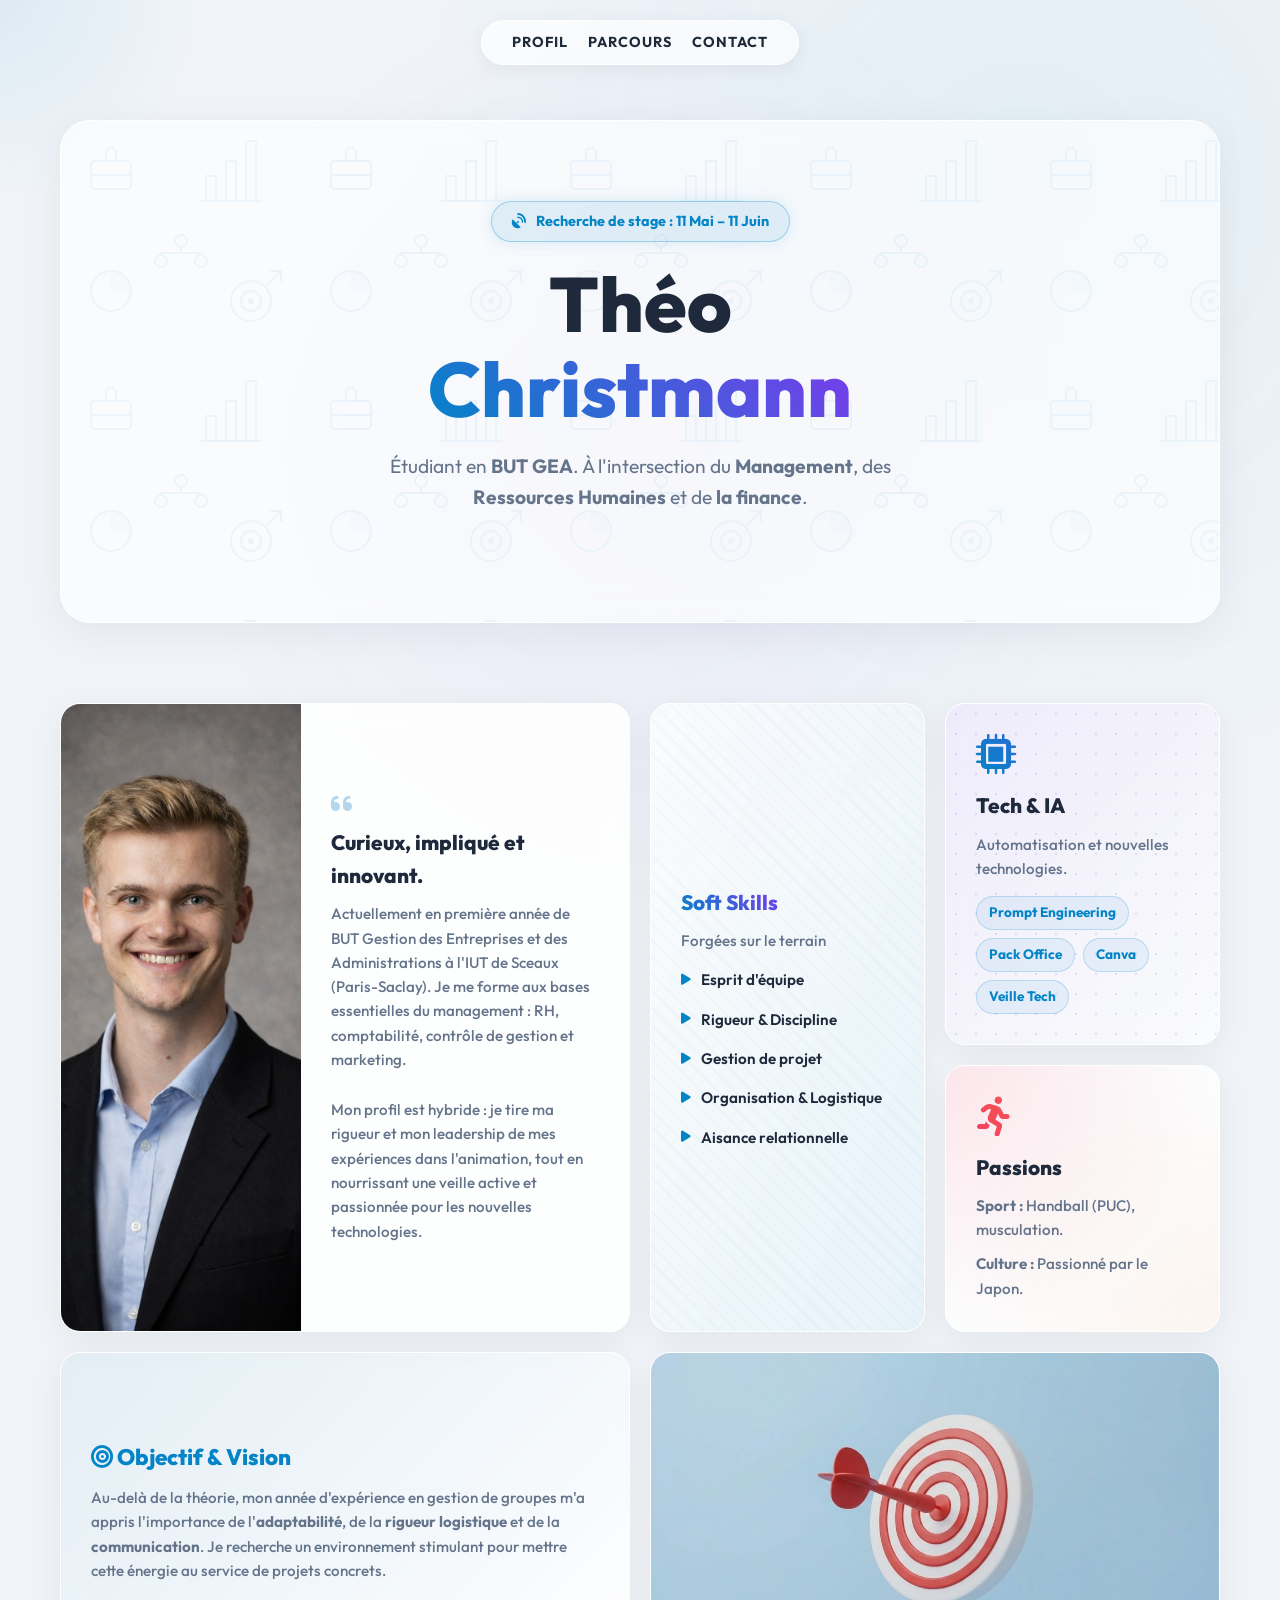
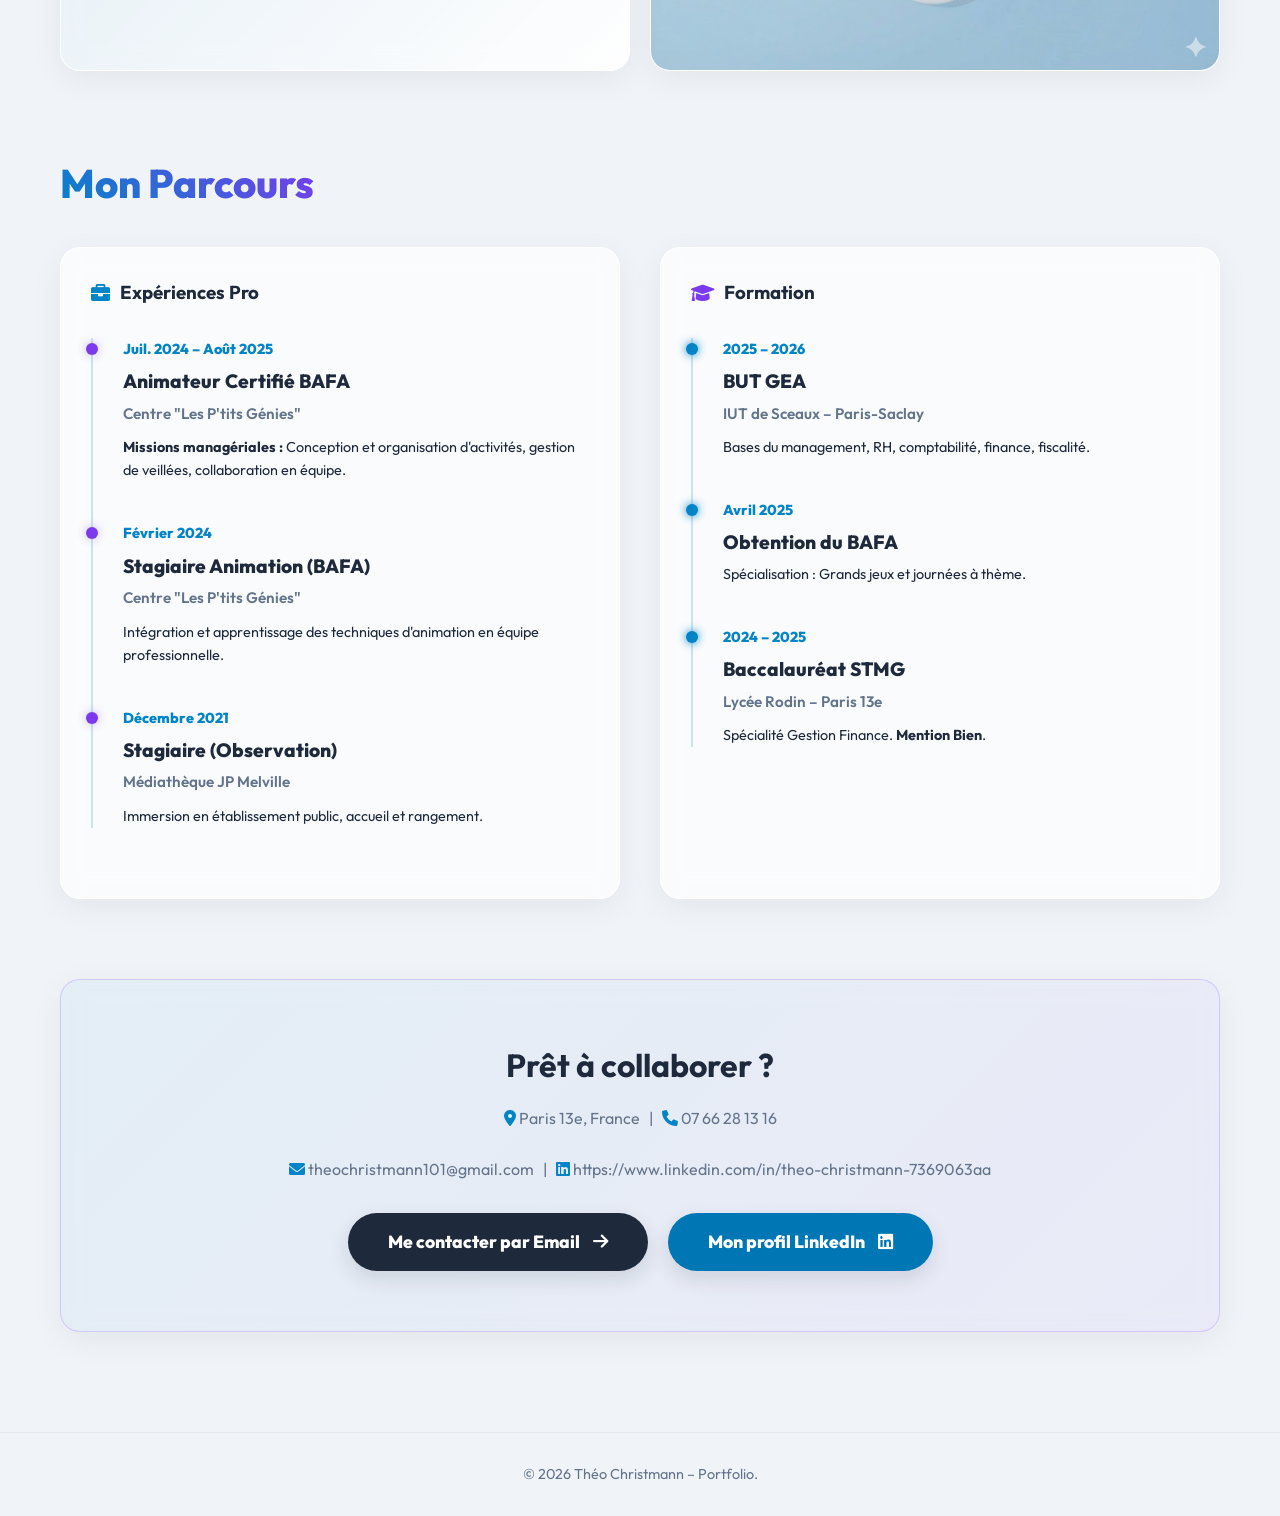
==== index.html @ f5e905e3 "feat: portfolio in html css" ====
<!DOCTYPE html>
<html lang="fr">
<head>
    <meta charset="UTF-8">
    <meta name="viewport" content="width=device-width, initial-scale=1.0">
    <title>Théo Christmann | Portfolio</title>
    <link href="https://cdnjs.cloudflare.com/ajax/libs/font-awesome/6.0.0/css/all.min.css" rel="stylesheet">
    <link href="https://fonts.googleapis.com/css2?family=Outfit:wght@300;400;600;800&display=swap" rel="stylesheet">
    <style>
        /* --- VARIABLES & RESET --- */
        :root {
            --bg-main: #f0f4f8;
            --text-main: #1e293b;
            --text-muted: #64748b;
            --accent-cyan: #0284c7;
            --accent-purple: #7c3aed;
            --glass-bg: rgba(255, 255, 255, 0.65);
            --glass-border: rgba(255, 255, 255, 1);
            --glass-hover: rgba(255, 255, 255, 0.9);
            --shadow-light: rgba(15, 23, 42, 0.06);
            --shadow-strong: rgba(15, 23, 42, 0.12);
        }

        * {
            margin: 0;
            padding: 0;
            box-sizing: border-box;
            font-family: 'Outfit', sans-serif;
            scroll-behavior: smooth;
        }

        body {
            background-color: var(--bg-main);
            color: var(--text-main);
            overflow-x: hidden;
            line-height: 1.6;
        }

        /* --- EFFET BACKGROUND GLOW (Curseur) --- */
        .glow-bg {
            position: fixed;
            top: 0;
            left: 0;
            width: 100vw;
            height: 100vh;
            pointer-events: none;
            z-index: -1;
            background: radial-gradient(circle at 50% 50%, rgba(124, 58, 237, 0.05), transparent 60%),
                        radial-gradient(circle at 80% 20%, rgba(2, 132, 199, 0.05), transparent 50%);
        }

        #cursor-glow {
            position: fixed;
            width: 400px;
            height: 400px;
            background: radial-gradient(circle, rgba(2, 132, 199, 0.08) 0%, rgba(0,0,0,0) 70%);
            border-radius: 50%;
            pointer-events: none;
            transform: translate(-50%, -50%);
            z-index: -1;
            transition: opacity 0.3s;
        }

        /* --- NAVIGATION --- */
        nav {
            position: fixed;
            top: 20px;
            left: 50%;
            transform: translateX(-50%);
            background: var(--glass-bg);
            backdrop-filter: blur(12px);
            border: 1px solid var(--glass-border);
            padding: 10px 30px;
            border-radius: 50px;
            z-index: 100;
            display: flex;
            gap: 20px;
            box-shadow: 0 4px 20px var(--shadow-light);
        }

        nav a {
            color: var(--text-main);
            text-decoration: none;
            font-size: 0.9rem;
            font-weight: 700;
            transition: color 0.3s;
            text-transform: uppercase;
            letter-spacing: 1px;
        }

        nav a:hover {
            color: var(--accent-cyan);
        }

        /* --- CONTENEUR PRINCIPAL --- */
        .container {
            max-width: 1200px;
            margin: 0 auto;
            padding: 120px 20px 60px;
        }

        /* --- TYPOGRAPHIE & UTILITAIRES --- */
        .gradient-text {
            background: linear-gradient(45deg, var(--accent-cyan), var(--accent-purple));
            background-clip: initial;
            -webkit-background-clip: text;
            -webkit-text-fill-color: transparent;
            display: inline-block;
        }

        .section-title {
            font-size: 2.5rem;
            margin-bottom: 2rem;
            font-weight: 800;
        }

        .glass-card {
            background: var(--glass-bg);
            backdrop-filter: blur(12px);
            border: 1px solid var(--glass-border);
            border-radius: 20px;
            padding: 30px;
            transition: transform 0.3s, background 0.3s, box-shadow 0.3s;
            position: relative;
            overflow: hidden;
            box-shadow: 0 8px 32px var(--shadow-light);
        }

        .glass-card:hover {
            transform: translateY(-5px);
            background: var(--glass-hover);
            box-shadow: 0 15px 40px var(--shadow-strong);
            border-color: rgba(255, 255, 255, 1);
        }

        /* --- HERO SECTION --- */
        .hero {
            display: flex;
            flex-direction: column;
            align-items: center;
            text-align: center;
            margin-bottom: 80px;
            position: relative;
            padding: 80px 20px;
            border-radius: 30px;
            background-color: var(--glass-bg);
            backdrop-filter: blur(12px);
            border: 1px solid var(--glass-border);
            box-shadow: 0 10px 40px var(--shadow-light);
            background-image: url("data:image/svg+xml,%3Csvg xmlns='http://www.w3.org/2000/svg' width='240' height='240' viewBox='0 0 240 240'%3E%3Cg stroke='%230284c7' stroke-width='2' stroke-linecap='round' stroke-linejoin='round' fill='none' opacity='0.06'%3E%3C!-- Valise (Management) --%3E%3Crect x='30' y='40' width='40' height='28' rx='4' /%3E%3Cpath d='M45 40 V32 A4 4 0 0 1 55 32 V40' /%3E%3Cpath d='M30 54 H70' /%3E%3C!-- Graphique (Finance) --%3E%3Cline x1='140' y1='80' x2='200' y2='80' /%3E%3Crect x='145' y='55' width='10' height='25' /%3E%3Crect x='165' y='40' width='10' height='40' /%3E%3Crect x='185' y='20' width='10' height='60' /%3E%3C!-- Cible (Marketing) --%3E%3Ccircle cx='190' cy='180' r='20' /%3E%3Ccircle cx='190' cy='180' r='10' /%3E%3Ccircle cx='190' cy='180' r='2' fill='%230284c7' /%3E%3Cpath d='M205 165 L220 150 M220 150 H210 M220 150 V160' /%3E%3C!-- Camembert (Gestion) --%3E%3Ccircle cx='50' cy='170' r='20' /%3E%3Cpath d='M50 170 L50 150 A20 20 0 0 1 70 170 Z' fill='%230284c7' opacity='0.3' /%3E%3C!-- Organigramme (RH) --%3E%3Ccircle cx='120' cy='120' r='6' /%3E%3Ccircle cx='100' cy='140' r='6' /%3E%3Ccircle cx='140' cy='140' r='6' /%3E%3Cpath d='M120 126 V132 H100 V134 M120 132 H140 V134' /%3E%3C/g%3E%3C/svg%3E");
            background-size: 240px;
            background-repeat: repeat;
        }

        .hero-badge {
            background: rgba(2, 132, 199, 0.1);
            border: 1px solid rgba(2, 132, 199, 0.3);
            color: var(--accent-cyan);
            padding: 8px 20px;
            border-radius: 50px;
            font-size: 0.9rem;
            font-weight: 700;
            margin-bottom: 20px;
            display: inline-flex;
            align-items: center;
            gap: 10px;
            box-shadow: 0 0 15px rgba(2, 132, 199, 0.15);
            animation: pulse 2s infinite;
        }

        @keyframes pulse {
            0% { box-shadow: 0 0 10px rgba(2, 132, 199, 0.1); }
            50% { box-shadow: 0 0 20px rgba(2, 132, 199, 0.25); }
            100% { box-shadow: 0 0 10px rgba(2, 132, 199, 0.1); }
        }

        .hero h1 {
            font-size: clamp(3rem, 6vw, 5rem);
            font-weight: 800;
            line-height: 1.1;
            margin-bottom: 20px;
        }

        .hero p {
            font-size: 1.2rem;
            color: var(--text-muted);
            max-width: 600px;
            margin-bottom: 30px;
        }

        /* --- BENTO GRID (A Propos & Compétences) --- */
        .bento-grid {
            display: grid;
            grid-template-columns: repeat(4, 1fr);
            grid-auto-rows: minmax(200px, auto);
            gap: 20px;
            margin-bottom: 80px;
        }

        .bento-item {
            display: flex;
            flex-direction: column;
            justify-content: center;
        }

        /* Tailles et fonds spécifiques dans la grille */
        .bento-intro { 
            grid-column: span 2; 
            grid-row: span 2; 
            padding: 0; 
            background: rgba(255, 255, 255, 0.85); 
        }
        .bento-tech { 
            grid-column: span 1; 
            grid-row: span 1; 
            background-color: rgba(255, 255, 255, 0.6);
            background-image:
                linear-gradient(135deg, rgba(124, 58, 237, 0.08), transparent),
                radial-gradient(rgba(124, 58, 237, 0.15) 1px, transparent 1px);
            background-size: 100% 100%, 20px 20px;
        }
        .bento-soft { 
            grid-column: span 1; 
            grid-row: span 2; 
            background-color: rgba(255, 255, 255, 0.7);
            background-image:
                repeating-linear-gradient(45deg, rgba(2, 132, 199, 0.03) 0, rgba(2, 132, 199, 0.03) 2px, transparent 2px, transparent 12px),
                linear-gradient(to bottom right, transparent, rgba(2, 132, 199, 0.08));
        }
        .bento-lang { 
            grid-column: span 1; 
            grid-row: span 1; 
            background-color: rgba(255, 255, 255, 0.8);
            background-image:
                radial-gradient(circle at top left, rgba(244, 63, 94, 0.12), transparent 70%),
                radial-gradient(circle at bottom right, rgba(251, 146, 60, 0.08), transparent 70%);
        }
        
        .bento-intro-layout {
            display: flex;
            height: 100%;
            align-items: stretch;
        }

        .profile-img-wrapper {
            flex: 0 0 240px;
            position: relative;
            overflow: hidden;
        }

        .profile-img {
            width: 100%;
            height: 100%;
            object-fit: cover;
            border-radius: 0;
            border: none;
            box-shadow: none;
            transform: scale(1);
            transition: transform 0.5s ease;
        }

        .bento-intro:hover .profile-img {
            transform: scale(1.05);
        }

        .bento-intro-text {
            padding: 30px;
            display: flex;
            flex-direction: column;
            justify-content: center;
        }

        .bento-icon {
            font-size: 2.5rem;
            margin-bottom: 15px;
            background: linear-gradient(45deg, var(--accent-cyan), var(--accent-purple));
            background-clip: initial;
            -webkit-background-clip: text;
            -webkit-text-fill-color: transparent;
        }

        .bento-item h3 {
            font-size: 1.3rem;
            margin-bottom: 10px;
            font-weight: 800;
        }

        .bento-item p, .bento-item li {
            color: var(--text-muted);
            font-size: 0.95rem;
            font-weight: 500;
        }

        .soft-skills-list {
            list-style: none;
            display: flex;
            flex-direction: column;
            gap: 15px;
        }

        .soft-skills-list li {
            display: flex;
            align-items: center;
            gap: 10px;
            font-weight: 600;
            color: var(--text-main);
        }

        .soft-skills-list i {
            color: var(--accent-cyan);
            font-size: 0.8rem;
        }

        .tech-tags {
            display: flex;
            flex-wrap: wrap;
            gap: 8px;
            margin-top: 15px;
        }

        .tech-tag {
            background: rgba(2, 132, 199, 0.08);
            border: 1px solid rgba(2, 132, 199, 0.2);
            padding: 5px 12px;
            border-radius: 20px;
            font-size: 0.85rem;
            font-weight: 700;
            color: var(--accent-cyan);
        }

        /* --- TIMELINE (Expériences & Formation) --- */
        .timeline-section {
            display: grid;
            grid-template-columns: 1fr 1fr;
            gap: 40px;
            margin-bottom: 80px;
        }

        .timeline-container {
            position: relative;
            padding-left: 30px;
            border-left: 2px solid rgba(2, 132, 199, 0.2);
        }

        .timeline-item {
            position: relative;
            margin-bottom: 40px;
        }

        .timeline-dot {
            position: absolute;
            left: -37px;
            top: 5px;
            width: 12px;
            height: 12px;
            border-radius: 50%;
            background: var(--accent-purple);
            box-shadow: 0 0 10px rgba(124, 58, 237, 0.4);
        }

        .bento-img-card {
            padding: 0;
        }
        .bento-img-card img {
            width: 100%;
            height: 100%;
            object-fit: cover;
            transition: transform 0.5s ease;
        }
        .bento-img-card:hover img {
            transform: scale(1.08);
        }
        .bento-text-1 {
            grid-column: span 2;
            grid-row: span 1;
            background: linear-gradient(135deg, rgba(2, 132, 199, 0.05), rgba(255, 255, 255, 0.9));
        }
        .bento-img-large { 
            grid-column: span 2; 
            grid-row: span 1; 
        }

        .timeline-date {
            color: var(--accent-cyan);
            font-size: 0.9rem;
            font-weight: 800;
            margin-bottom: 5px;
        }

        .timeline-item h4 {
            font-size: 1.2rem;
            margin-bottom: 5px;
            font-weight: 800;
        }

        .timeline-item h5 {
            font-size: 0.95rem;
            color: var(--text-muted);
            font-weight: 600;
            margin-bottom: 10px;
        }

        /* --- CONTACT --- */
        .contact-cta {
            text-align: center;
            padding: 60px 20px;
            background: linear-gradient(135deg, rgba(2, 132, 199, 0.05), rgba(124, 58, 237, 0.05));
            border: 1px solid rgba(124, 58, 237, 0.2);
        }

        .btn-contact {
            display: inline-block;
            margin-top: 20px;
            padding: 15px 40px;
            background: var(--text-main);
            color: #ffffff;
            text-decoration: none;
            font-weight: 800;
            font-size: 1.1rem;
            border-radius: 50px;
            transition: all 0.3s;
            box-shadow: 0 8px 20px var(--shadow-strong);
        }

        .btn-contact:hover {
            transform: scale(1.05);
            background: var(--accent-cyan);
            box-shadow: 0 10px 25px rgba(2, 132, 199, 0.3);
        }

        .btn-linkedin {
            background: #0077b5;
        }

        .btn-linkedin:hover {
            background: #005885;
            box-shadow: 0 10px 25px rgba(0, 119, 181, 0.4);
        }

        .contact-buttons {
            display: flex;
            justify-content: center;
            gap: 20px;
            flex-wrap: wrap;
            margin-top: 10px;
        }
        
        /* --- FOOTER --- */
        footer {
            text-align: center;
            padding: 30px 20px;
            color: var(--text-muted);
            font-size: 0.9rem;
            margin-top: 40px;
            border-top: 1px solid rgba(15, 23, 42, 0.05);
        }

        /* --- ANIMATIONS AU SCROLL --- */
        .reveal {
            opacity: 0;
            transform: translateY(30px);
            transition: all 0.8s ease-out;
        }

        .reveal.active {
            opacity: 1;
            transform: translateY(0);
        }

        /* --- RESPONSIVE --- */
        @media (max-width: 900px) {
            .bento-grid {
                grid-template-columns: repeat(2, 1fr);
            }
            .timeline-section {
                grid-template-columns: 1fr;
            }
        }

        @media (max-width: 600px) {
            .bento-intro-layout {
                flex-direction: column;
            }
            
            .profile-img-wrapper {
                width: 100%;
                height: 300px;
                flex: none;
            }

            .bento-intro-text {
                padding: 25px;
            }

            .bento-grid {
                grid-template-columns: 1fr;
            }
            .bento-intro, .bento-tech, .bento-soft, .bento-lang, .bento-text-1, .bento-img-large {
                grid-column: span 1;
                grid-row: auto;
            }
            nav {
                width: 90%;
                justify-content: space-around;
                padding: 10px;
            }
            nav a { font-size: 0.8rem; }
        }
    </style>
</head>
<body>

    <!-- Effet de lueur -->
    <div class="glow-bg"></div>
    <div id="cursor-glow"></div>

    <nav>
        <a href="#profil">Profil</a>
        <a href="#parcours">Parcours</a>
        <a href="#contact">Contact</a>
    </nav>

    <div class="container">
        <!-- HERO -->
        <header class="hero reveal active" id="profil">
            <div class="hero-badge">
                <i class="fas fa-satellite-dish"></i> Recherche de stage : 11 Mai – 11 Juin
            </div>
            <h1>Théo <br><span class="gradient-text">Christmann</span></h1>
            <p>Étudiant en <strong>BUT GEA</strong>. À l'intersection du <strong>Management</strong>, des <strong>Ressources Humaines</strong> et de <strong>la finance</strong>.</p>
        </header>

        <!-- BENTO GRID -->
        <section class="bento-grid">
            
            <!-- Carte Intro -->
            <div class="glass-card bento-item bento-intro reveal">
                <div class="bento-intro-layout">
                    <div class="profile-img-wrapper">
                        <img src="./profile.png" alt="Théo Christmann" class="profile-img">
                    </div>
                    <div class="bento-intro-text">
                        <i class="fas fa-quote-left bento-icon" style="font-size: 1.5rem; opacity: 0.3; margin-bottom: 10px;"></i>
                        <h3>Curieux, impliqué et innovant.</h3>
                        <p>Actuellement en première année de BUT Gestion des Entreprises et des Administrations à l'IUT de Sceaux (Paris-Saclay). Je me forme aux bases essentielles du management : RH, comptabilité, contrôle de gestion et marketing.</p>
                        <br>
                        <p>Mon profil est hybride : je tire ma rigueur et mon leadership de mes expériences dans l'animation, tout en nourrissant une veille active et passionnée pour les nouvelles technologies.</p>
                    </div>
                </div>
            </div>

            <!-- Carte Soft Skills -->
            <div class="glass-card bento-item bento-soft reveal">
                <h3><span class="gradient-text">Soft Skills</span></h3>
                <p style="margin-bottom: 15px;">Forgées sur le terrain</p>
                <ul class="soft-skills-list">
                    <li><i class="fas fa-play"></i> Esprit d'équipe</li>
                    <li><i class="fas fa-play"></i> Rigueur & Discipline</li>
                    <li><i class="fas fa-play"></i> Gestion de projet</li>
                    <li><i class="fas fa-play"></i> Organisation & Logistique</li>
                    <li><i class="fas fa-play"></i> Aisance relationnelle</li>
                </ul>
            </div>

            <!-- Carte Tech & IA -->
            <div class="glass-card bento-item bento-tech reveal">
                <i class="fas fa-microchip bento-icon"></i>
                <h3>Tech & IA</h3>
                <p>Automatisation et nouvelles technologies.</p>
                <div class="tech-tags">
                    <span class="tech-tag">Prompt Engineering</span>
                    <span class="tech-tag">Pack Office</span>
                    <span class="tech-tag">Canva</span>
                    <span class="tech-tag">Veille Tech</span>
                </div>
            </div>

            <!-- Carte Intérêts / Langues -->
            <div class="glass-card bento-item bento-lang reveal">
                <i class="fas fa-running bento-icon" style="background: linear-gradient(45deg, #f43f5e, #fb923c); background-clip: initial; -webkit-background-clip: text; -webkit-text-fill-color: transparent;"></i>
                <h3>Passions</h3>
                <p><strong>Sport :</strong> Handball (PUC), musculation.</p>
                <p style="margin-top: 10px;"><strong>Culture :</strong> Passionné par le Japon.</p>
            </div>

            <div class="glass-card bento-item bento-text-1 reveal">
                <h3 style="color: var(--accent-cyan); font-size: 1.4rem; margin-bottom: 10px;"><i class="fas fa-bullseye"></i> Objectif & Vision</h3>
                <p>Au-delà de la théorie, mon année d'expérience en gestion de groupes m'a appris l'importance de l'<strong>adaptabilité</strong>, de la <strong>rigueur logistique</strong> et de la <strong>communication</strong>. Je recherche un environnement stimulant pour mettre cette énergie au service de projets concrets.</p>
            </div>

            <div class="glass-card bento-item bento-img-card bento-img-large reveal">
                <img src="./cible.jpg" alt="Travail en équipe et projets">
            </div>

        </section>

        <!-- TIMELINE EXPERIENCES & FORMATION -->
        <h2 class="section-title reveal" id="parcours"><span class="gradient-text">Mon Parcours</span></h2>
        
        <section class="timeline-section">
            <div class="glass-card reveal">
                <h3 style="margin-bottom: 30px; display: flex; align-items: center; gap: 10px;">
                    <i class="fas fa-briefcase" style="color: var(--accent-cyan);"></i> Expériences Pro
                </h3>
                <div class="timeline-container">
                    
                    <div class="timeline-item">
                        <div class="timeline-dot"></div>
                        <div class="timeline-date">Juil. 2024 – Août 2025</div>
                        <h4>Animateur Certifié BAFA</h4>
                        <h5>Centre "Les P'tits Génies"</h5>
                        <p class="text-muted" style="font-size: 0.9rem;">
                            <strong>Missions managériales :</strong> Conception et organisation d'activités, gestion de veillées, collaboration en équipe.
                        </p>
                    </div>

                    <div class="timeline-item">
                        <div class="timeline-dot"></div>
                        <div class="timeline-date">Février 2024</div>
                        <h4>Stagiaire Animation (BAFA)</h4>
                        <h5>Centre "Les P'tits Génies"</h5>
                        <p class="text-muted" style="font-size: 0.9rem;">
                            Intégration et apprentissage des techniques d'animation en équipe professionnelle.
                        </p>
                    </div>

                    <div class="timeline-item">
                        <div class="timeline-dot"></div>
                        <div class="timeline-date">Décembre 2021</div>
                        <h4>Stagiaire (Observation)</h4>
                        <h5>Médiathèque JP Melville</h5>
                        <p class="text-muted" style="font-size: 0.9rem;">
                            Immersion en établissement public, accueil et rangement.
                        </p>
                    </div>

                </div>
            </div>

            <div class="glass-card reveal">
                <h3 style="margin-bottom: 30px; display: flex; align-items: center; gap: 10px;">
                    <i class="fas fa-graduation-cap" style="color: var(--accent-purple);"></i> Formation
                </h3>
                <div class="timeline-container">
                    
                    <div class="timeline-item">
                        <div class="timeline-dot" style="background: var(--accent-cyan); box-shadow: 0 0 10px var(--accent-cyan);"></div>
                        <div class="timeline-date">2025 – 2026</div>
                        <h4>BUT GEA</h4>
                        <h5>IUT de Sceaux – Paris-Saclay</h5>
                        <p class="text-muted" style="font-size: 0.9rem;">
                            Bases du management, RH, comptabilité, finance, fiscalité.
                        </p>
                    </div>

                    <div class="timeline-item">
                        <div class="timeline-dot" style="background: var(--accent-cyan); box-shadow: 0 0 10px var(--accent-cyan);"></div>
                        <div class="timeline-date">Avril 2025</div>
                        <h4>Obtention du BAFA</h4>
                        <p class="text-muted" style="font-size: 0.9rem;">
                            Spécialisation : Grands jeux et journées à thème.
                        </p>
                    </div>

                    <div class="timeline-item">
                        <div class="timeline-dot" style="background: var(--accent-cyan); box-shadow: 0 0 10px var(--accent-cyan);"></div>
                        <div class="timeline-date">2024 – 2025</div>
                        <h4>Baccalauréat STMG</h4>
                        <h5>Lycée Rodin – Paris 13e</h5>
                        <p class="text-muted" style="font-size: 0.9rem;">
                            Spécialité Gestion Finance. <strong>Mention Bien</strong>.
                        </p>
                    </div>

                </div>
            </div>
        </section>

        <!-- CONTACT -->
        <section class="glass-card contact-cta reveal" id="contact">
            <h2 style="font-size: 2rem; margin-bottom: 15px;">Prêt à collaborer ?</h2>
            <p style="color: var(--text-muted); margin-bottom: 30px;">
                <i class="fas fa-map-marker-alt" style="color: var(--accent-cyan);"></i> Paris 13e, France &nbsp;&nbsp;|&nbsp;&nbsp; 
                <i class="fas fa-phone" style="color: var(--accent-cyan);"></i> 07 66 28 13 16 <br><br>
                <i class="fas fa-envelope" style="color: var(--accent-cyan);"></i> theochristmann101@gmail.com &nbsp;&nbsp;|&nbsp;&nbsp;
                <i class="fab fa-linkedin" style="color: var(--accent-cyan);"></i> https://www.linkedin.com/in/theo-christmann-7369063aa
            </p>
            <div class="contact-buttons">
                <a href="mailto:theochristmann101@gmail.com" class="btn-contact" style="margin-top: 0;">
                    Me contacter par Email <i class="fas fa-arrow-right" style="margin-left: 10px;"></i>
                </a>
                <a href="https://linkedin.com/in/ton-profil" target="_blank" class="btn-contact btn-linkedin" style="margin-top: 0;">
                    Mon profil LinkedIn <i class="fab fa-linkedin" style="margin-left: 10px;"></i>
                </a>
            </div>
        </section>

    </div>
    
    <!-- FOOTER -->
    <footer>
        <p>&copy; 2026 Théo Christmann – Portfolio.</p>
    </footer>

    <!-- JAVASCRIPT POUR L'INTERACTIVITÉ -->
    <script>
        const glow = document.getElementById('cursor-glow');
        
        document.addEventListener('mousemove', (e) => {
            requestAnimationFrame(() => {
                glow.style.left = e.clientX + 'px';
                glow.style.top = e.clientY + 'px';
            });
        });

        function reveal() {
            var reveals = document.querySelectorAll(".reveal");
            for (var i = 0; i < reveals.length; i++) {
                var windowHeight = window.innerHeight;
                var elementTop = reveals[i].getBoundingClientRect().top;
                var elementVisible = 100;

                if (elementTop < windowHeight - elementVisible) {
                    reveals[i].classList.add("active");
                }
            }
        }

        window.addEventListener("scroll", reveal);
        reveal();
    </script>
</body>
</html>
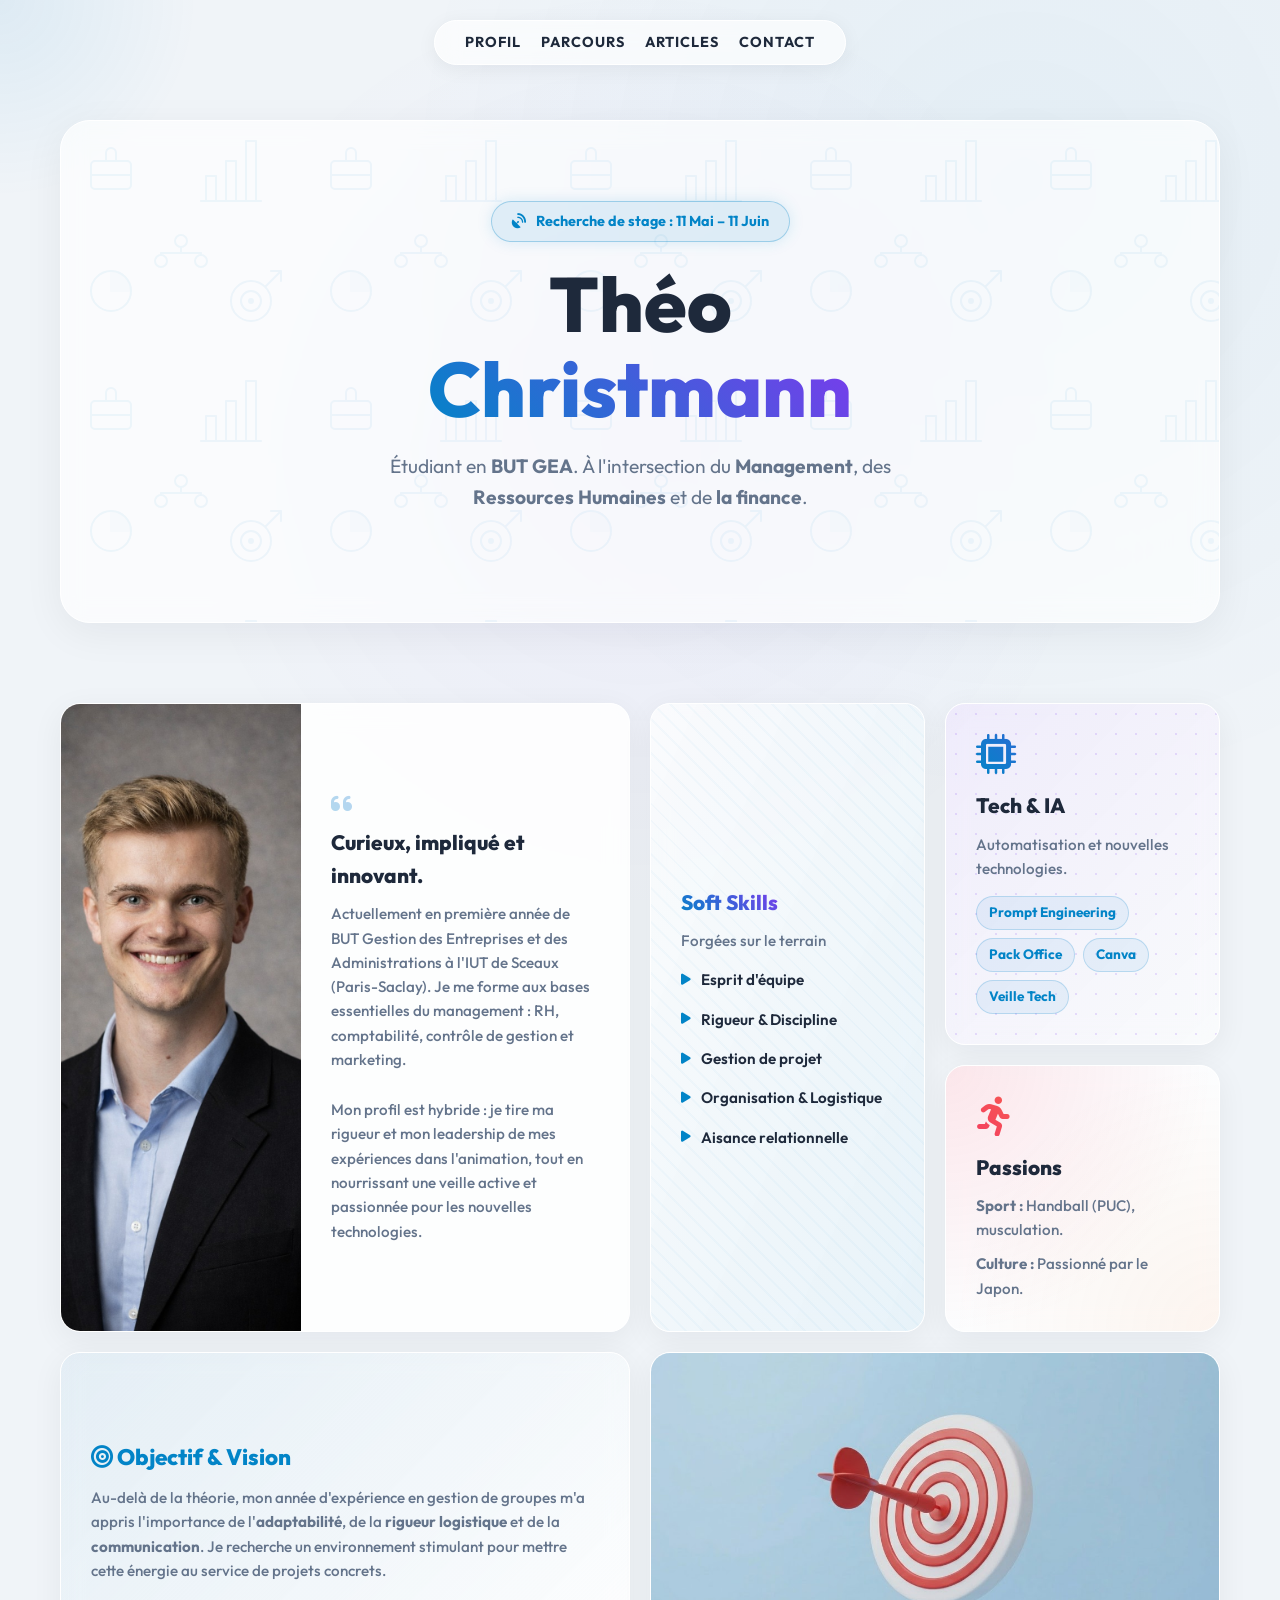
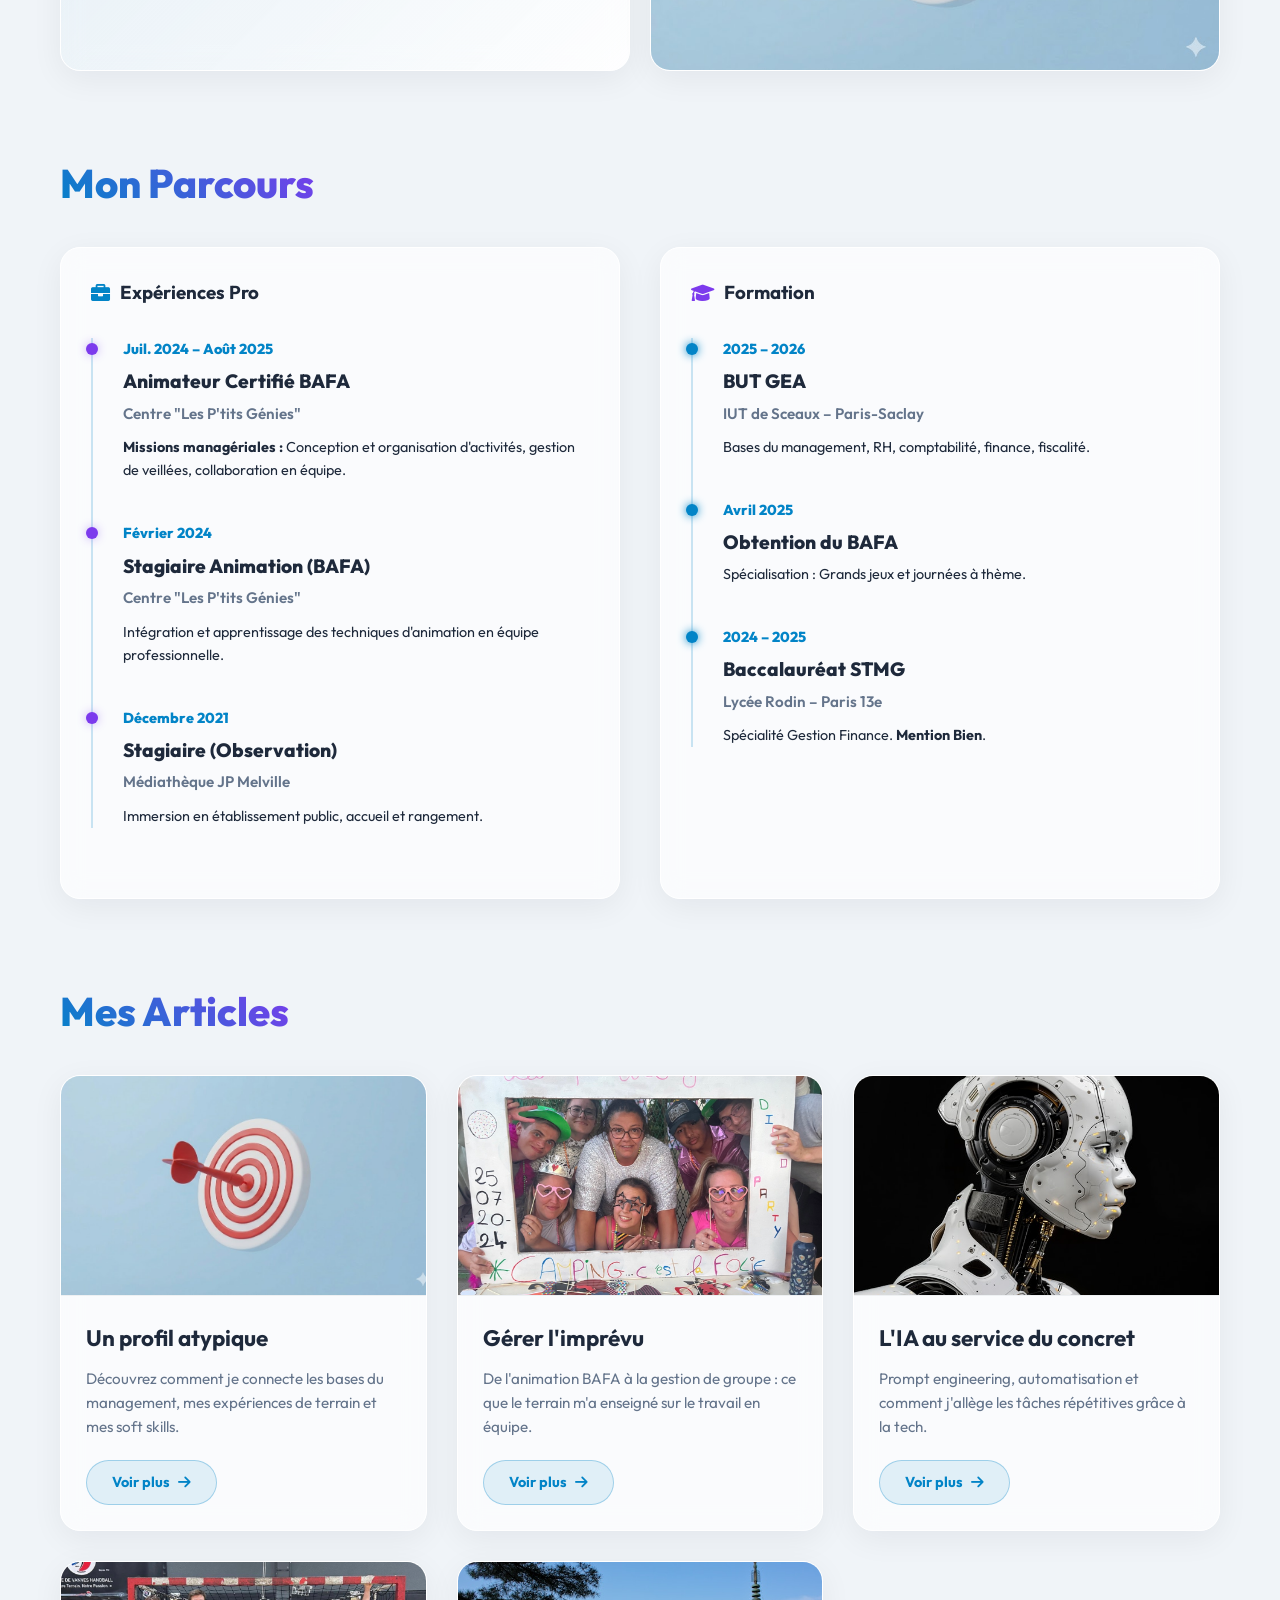
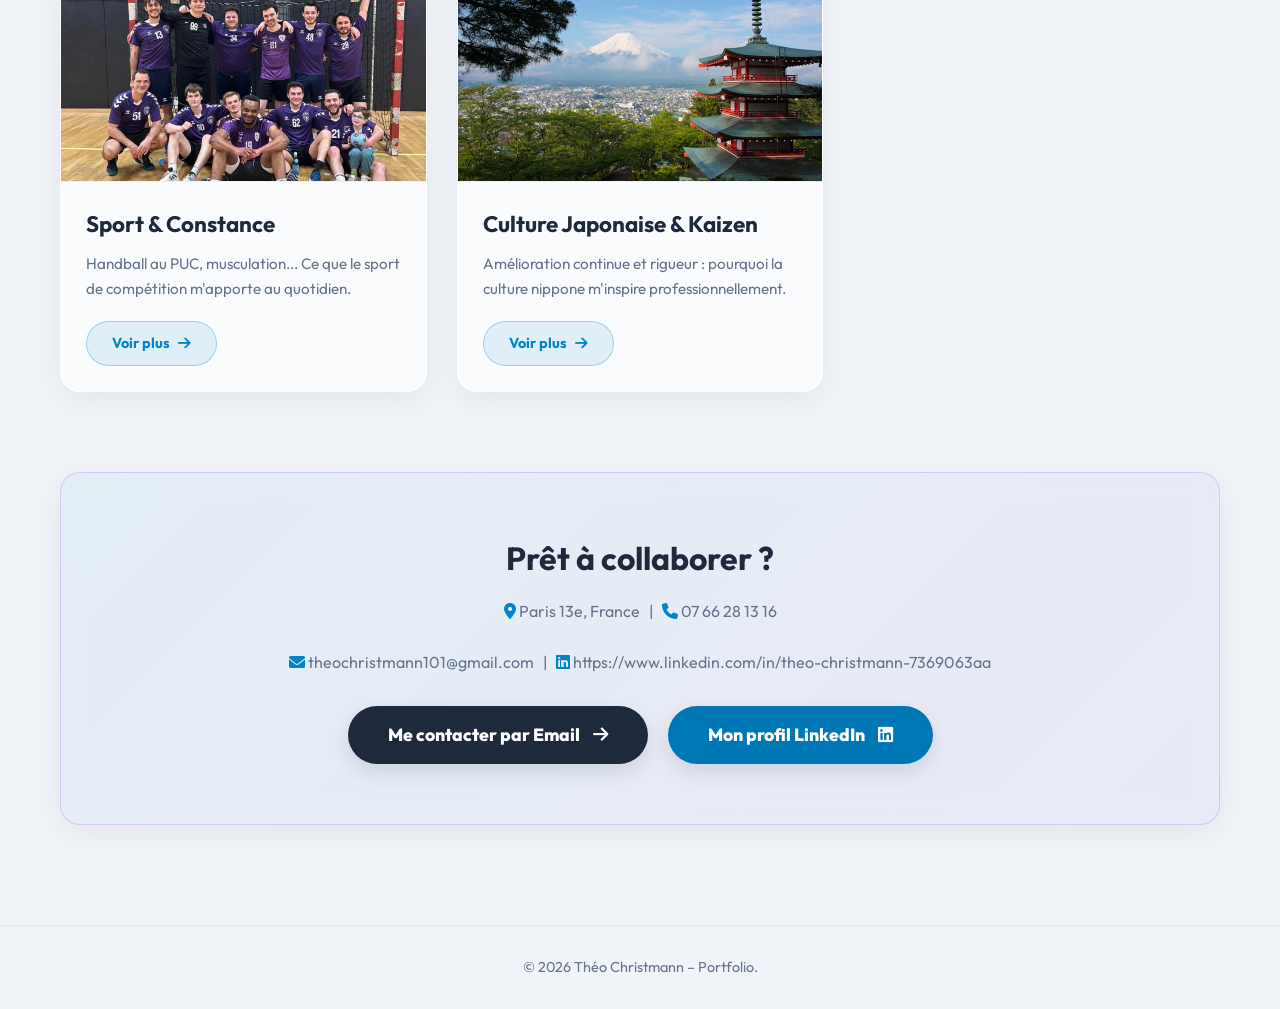
==== commit 44825428: "feat: Articles section and article content." ====
--- a/index.html
+++ b/index.html
@@ -1,733 +1,435 @@
-<!DOCTYPE html>
+<!doctype html>
 <html lang="fr">
-<head>
-    <meta charset="UTF-8">
-    <meta name="viewport" content="width=device-width, initial-scale=1.0">
+  <head>
+    <meta charset="UTF-8" />
+    <meta name="viewport" content="width=device-width, initial-scale=1.0" />
     <title>Théo Christmann | Portfolio</title>
-    <link href="https://cdnjs.cloudflare.com/ajax/libs/font-awesome/6.0.0/css/all.min.css" rel="stylesheet">
-    <link href="https://fonts.googleapis.com/css2?family=Outfit:wght@300;400;600;800&display=swap" rel="stylesheet">
-    <style>
-        /* --- VARIABLES & RESET --- */
-        :root {
-            --bg-main: #f0f4f8;
-            --text-main: #1e293b;
-            --text-muted: #64748b;
-            --accent-cyan: #0284c7;
-            --accent-purple: #7c3aed;
-            --glass-bg: rgba(255, 255, 255, 0.65);
-            --glass-border: rgba(255, 255, 255, 1);
-            --glass-hover: rgba(255, 255, 255, 0.9);
-            --shadow-light: rgba(15, 23, 42, 0.06);
-            --shadow-strong: rgba(15, 23, 42, 0.12);
-        }
-
-        * {
-            margin: 0;
-            padding: 0;
-            box-sizing: border-box;
-            font-family: 'Outfit', sans-serif;
-            scroll-behavior: smooth;
-        }
-
-        body {
-            background-color: var(--bg-main);
-            color: var(--text-main);
-            overflow-x: hidden;
-            line-height: 1.6;
-        }
-
-        /* --- EFFET BACKGROUND GLOW (Curseur) --- */
-        .glow-bg {
-            position: fixed;
-            top: 0;
-            left: 0;
-            width: 100vw;
-            height: 100vh;
-            pointer-events: none;
-            z-index: -1;
-            background: radial-gradient(circle at 50% 50%, rgba(124, 58, 237, 0.05), transparent 60%),
-                        radial-gradient(circle at 80% 20%, rgba(2, 132, 199, 0.05), transparent 50%);
-        }
-
-        #cursor-glow {
-            position: fixed;
-            width: 400px;
-            height: 400px;
-            background: radial-gradient(circle, rgba(2, 132, 199, 0.08) 0%, rgba(0,0,0,0) 70%);
-            border-radius: 50%;
-            pointer-events: none;
-            transform: translate(-50%, -50%);
-            z-index: -1;
-            transition: opacity 0.3s;
-        }
-
-        /* --- NAVIGATION --- */
-        nav {
-            position: fixed;
-            top: 20px;
-            left: 50%;
-            transform: translateX(-50%);
-            background: var(--glass-bg);
-            backdrop-filter: blur(12px);
-            border: 1px solid var(--glass-border);
-            padding: 10px 30px;
-            border-radius: 50px;
-            z-index: 100;
-            display: flex;
-            gap: 20px;
-            box-shadow: 0 4px 20px var(--shadow-light);
-        }
-
-        nav a {
-            color: var(--text-main);
-            text-decoration: none;
-            font-size: 0.9rem;
-            font-weight: 700;
-            transition: color 0.3s;
-            text-transform: uppercase;
-            letter-spacing: 1px;
-        }
-
-        nav a:hover {
-            color: var(--accent-cyan);
-        }
-
-        /* --- CONTENEUR PRINCIPAL --- */
-        .container {
-            max-width: 1200px;
-            margin: 0 auto;
-            padding: 120px 20px 60px;
-        }
-
-        /* --- TYPOGRAPHIE & UTILITAIRES --- */
-        .gradient-text {
-            background: linear-gradient(45deg, var(--accent-cyan), var(--accent-purple));
-            background-clip: initial;
-            -webkit-background-clip: text;
-            -webkit-text-fill-color: transparent;
-            display: inline-block;
-        }
-
-        .section-title {
-            font-size: 2.5rem;
-            margin-bottom: 2rem;
-            font-weight: 800;
-        }
-
-        .glass-card {
-            background: var(--glass-bg);
-            backdrop-filter: blur(12px);
-            border: 1px solid var(--glass-border);
-            border-radius: 20px;
-            padding: 30px;
-            transition: transform 0.3s, background 0.3s, box-shadow 0.3s;
-            position: relative;
-            overflow: hidden;
-            box-shadow: 0 8px 32px var(--shadow-light);
-        }
-
-        .glass-card:hover {
-            transform: translateY(-5px);
-            background: var(--glass-hover);
-            box-shadow: 0 15px 40px var(--shadow-strong);
-            border-color: rgba(255, 255, 255, 1);
-        }
-
-        /* --- HERO SECTION --- */
-        .hero {
-            display: flex;
-            flex-direction: column;
-            align-items: center;
-            text-align: center;
-            margin-bottom: 80px;
-            position: relative;
-            padding: 80px 20px;
-            border-radius: 30px;
-            background-color: var(--glass-bg);
-            backdrop-filter: blur(12px);
-            border: 1px solid var(--glass-border);
-            box-shadow: 0 10px 40px var(--shadow-light);
-            background-image: url("data:image/svg+xml,%3Csvg xmlns='http://www.w3.org/2000/svg' width='240' height='240' viewBox='0 0 240 240'%3E%3Cg stroke='%230284c7' stroke-width='2' stroke-linecap='round' stroke-linejoin='round' fill='none' opacity='0.06'%3E%3C!-- Valise (Management) --%3E%3Crect x='30' y='40' width='40' height='28' rx='4' /%3E%3Cpath d='M45 40 V32 A4 4 0 0 1 55 32 V40' /%3E%3Cpath d='M30 54 H70' /%3E%3C!-- Graphique (Finance) --%3E%3Cline x1='140' y1='80' x2='200' y2='80' /%3E%3Crect x='145' y='55' width='10' height='25' /%3E%3Crect x='165' y='40' width='10' height='40' /%3E%3Crect x='185' y='20' width='10' height='60' /%3E%3C!-- Cible (Marketing) --%3E%3Ccircle cx='190' cy='180' r='20' /%3E%3Ccircle cx='190' cy='180' r='10' /%3E%3Ccircle cx='190' cy='180' r='2' fill='%230284c7' /%3E%3Cpath d='M205 165 L220 150 M220 150 H210 M220 150 V160' /%3E%3C!-- Camembert (Gestion) --%3E%3Ccircle cx='50' cy='170' r='20' /%3E%3Cpath d='M50 170 L50 150 A20 20 0 0 1 70 170 Z' fill='%230284c7' opacity='0.3' /%3E%3C!-- Organigramme (RH) --%3E%3Ccircle cx='120' cy='120' r='6' /%3E%3Ccircle cx='100' cy='140' r='6' /%3E%3Ccircle cx='140' cy='140' r='6' /%3E%3Cpath d='M120 126 V132 H100 V134 M120 132 H140 V134' /%3E%3C/g%3E%3C/svg%3E");
-            background-size: 240px;
-            background-repeat: repeat;
-        }
-
-        .hero-badge {
-            background: rgba(2, 132, 199, 0.1);
-            border: 1px solid rgba(2, 132, 199, 0.3);
-            color: var(--accent-cyan);
-            padding: 8px 20px;
-            border-radius: 50px;
-            font-size: 0.9rem;
-            font-weight: 700;
-            margin-bottom: 20px;
-            display: inline-flex;
-            align-items: center;
-            gap: 10px;
-            box-shadow: 0 0 15px rgba(2, 132, 199, 0.15);
-            animation: pulse 2s infinite;
-        }
-
-        @keyframes pulse {
-            0% { box-shadow: 0 0 10px rgba(2, 132, 199, 0.1); }
-            50% { box-shadow: 0 0 20px rgba(2, 132, 199, 0.25); }
-            100% { box-shadow: 0 0 10px rgba(2, 132, 199, 0.1); }
-        }
-
-        .hero h1 {
-            font-size: clamp(3rem, 6vw, 5rem);
-            font-weight: 800;
-            line-height: 1.1;
-            margin-bottom: 20px;
-        }
-
-        .hero p {
-            font-size: 1.2rem;
-            color: var(--text-muted);
-            max-width: 600px;
-            margin-bottom: 30px;
-        }
-
-        /* --- BENTO GRID (A Propos & Compétences) --- */
-        .bento-grid {
-            display: grid;
-            grid-template-columns: repeat(4, 1fr);
-            grid-auto-rows: minmax(200px, auto);
-            gap: 20px;
-            margin-bottom: 80px;
-        }
-
-        .bento-item {
-            display: flex;
-            flex-direction: column;
-            justify-content: center;
-        }
-
-        /* Tailles et fonds spécifiques dans la grille */
-        .bento-intro { 
-            grid-column: span 2; 
-            grid-row: span 2; 
-            padding: 0; 
-            background: rgba(255, 255, 255, 0.85); 
-        }
-        .bento-tech { 
-            grid-column: span 1; 
-            grid-row: span 1; 
-            background-color: rgba(255, 255, 255, 0.6);
-            background-image:
-                linear-gradient(135deg, rgba(124, 58, 237, 0.08), transparent),
-                radial-gradient(rgba(124, 58, 237, 0.15) 1px, transparent 1px);
-            background-size: 100% 100%, 20px 20px;
-        }
-        .bento-soft { 
-            grid-column: span 1; 
-            grid-row: span 2; 
-            background-color: rgba(255, 255, 255, 0.7);
-            background-image:
-                repeating-linear-gradient(45deg, rgba(2, 132, 199, 0.03) 0, rgba(2, 132, 199, 0.03) 2px, transparent 2px, transparent 12px),
-                linear-gradient(to bottom right, transparent, rgba(2, 132, 199, 0.08));
-        }
-        .bento-lang { 
-            grid-column: span 1; 
-            grid-row: span 1; 
-            background-color: rgba(255, 255, 255, 0.8);
-            background-image:
-                radial-gradient(circle at top left, rgba(244, 63, 94, 0.12), transparent 70%),
-                radial-gradient(circle at bottom right, rgba(251, 146, 60, 0.08), transparent 70%);
-        }
-        
-        .bento-intro-layout {
-            display: flex;
-            height: 100%;
-            align-items: stretch;
-        }
-
-        .profile-img-wrapper {
-            flex: 0 0 240px;
-            position: relative;
-            overflow: hidden;
-        }
-
-        .profile-img {
-            width: 100%;
-            height: 100%;
-            object-fit: cover;
-            border-radius: 0;
-            border: none;
-            box-shadow: none;
-            transform: scale(1);
-            transition: transform 0.5s ease;
-        }
-
-        .bento-intro:hover .profile-img {
-            transform: scale(1.05);
-        }
-
-        .bento-intro-text {
-            padding: 30px;
-            display: flex;
-            flex-direction: column;
-            justify-content: center;
-        }
-
-        .bento-icon {
-            font-size: 2.5rem;
-            margin-bottom: 15px;
-            background: linear-gradient(45deg, var(--accent-cyan), var(--accent-purple));
-            background-clip: initial;
-            -webkit-background-clip: text;
-            -webkit-text-fill-color: transparent;
-        }
-
-        .bento-item h3 {
-            font-size: 1.3rem;
-            margin-bottom: 10px;
-            font-weight: 800;
-        }
-
-        .bento-item p, .bento-item li {
-            color: var(--text-muted);
-            font-size: 0.95rem;
-            font-weight: 500;
-        }
-
-        .soft-skills-list {
-            list-style: none;
-            display: flex;
-            flex-direction: column;
-            gap: 15px;
-        }
-
-        .soft-skills-list li {
-            display: flex;
-            align-items: center;
-            gap: 10px;
-            font-weight: 600;
-            color: var(--text-main);
-        }
-
-        .soft-skills-list i {
-            color: var(--accent-cyan);
-            font-size: 0.8rem;
-        }
-
-        .tech-tags {
-            display: flex;
-            flex-wrap: wrap;
-            gap: 8px;
-            margin-top: 15px;
-        }
-
-        .tech-tag {
-            background: rgba(2, 132, 199, 0.08);
-            border: 1px solid rgba(2, 132, 199, 0.2);
-            padding: 5px 12px;
-            border-radius: 20px;
-            font-size: 0.85rem;
-            font-weight: 700;
-            color: var(--accent-cyan);
-        }
-
-        /* --- TIMELINE (Expériences & Formation) --- */
-        .timeline-section {
-            display: grid;
-            grid-template-columns: 1fr 1fr;
-            gap: 40px;
-            margin-bottom: 80px;
-        }
-
-        .timeline-container {
-            position: relative;
-            padding-left: 30px;
-            border-left: 2px solid rgba(2, 132, 199, 0.2);
-        }
-
-        .timeline-item {
-            position: relative;
-            margin-bottom: 40px;
-        }
-
-        .timeline-dot {
-            position: absolute;
-            left: -37px;
-            top: 5px;
-            width: 12px;
-            height: 12px;
-            border-radius: 50%;
-            background: var(--accent-purple);
-            box-shadow: 0 0 10px rgba(124, 58, 237, 0.4);
-        }
-
-        .bento-img-card {
-            padding: 0;
-        }
-        .bento-img-card img {
-            width: 100%;
-            height: 100%;
-            object-fit: cover;
-            transition: transform 0.5s ease;
-        }
-        .bento-img-card:hover img {
-            transform: scale(1.08);
-        }
-        .bento-text-1 {
-            grid-column: span 2;
-            grid-row: span 1;
-            background: linear-gradient(135deg, rgba(2, 132, 199, 0.05), rgba(255, 255, 255, 0.9));
-        }
-        .bento-img-large { 
-            grid-column: span 2; 
-            grid-row: span 1; 
-        }
-
-        .timeline-date {
-            color: var(--accent-cyan);
-            font-size: 0.9rem;
-            font-weight: 800;
-            margin-bottom: 5px;
-        }
-
-        .timeline-item h4 {
-            font-size: 1.2rem;
-            margin-bottom: 5px;
-            font-weight: 800;
-        }
-
-        .timeline-item h5 {
-            font-size: 0.95rem;
-            color: var(--text-muted);
-            font-weight: 600;
-            margin-bottom: 10px;
-        }
-
-        /* --- CONTACT --- */
-        .contact-cta {
-            text-align: center;
-            padding: 60px 20px;
-            background: linear-gradient(135deg, rgba(2, 132, 199, 0.05), rgba(124, 58, 237, 0.05));
-            border: 1px solid rgba(124, 58, 237, 0.2);
-        }
-
-        .btn-contact {
-            display: inline-block;
-            margin-top: 20px;
-            padding: 15px 40px;
-            background: var(--text-main);
-            color: #ffffff;
-            text-decoration: none;
-            font-weight: 800;
-            font-size: 1.1rem;
-            border-radius: 50px;
-            transition: all 0.3s;
-            box-shadow: 0 8px 20px var(--shadow-strong);
-        }
-
-        .btn-contact:hover {
-            transform: scale(1.05);
-            background: var(--accent-cyan);
-            box-shadow: 0 10px 25px rgba(2, 132, 199, 0.3);
-        }
-
-        .btn-linkedin {
-            background: #0077b5;
-        }
-
-        .btn-linkedin:hover {
-            background: #005885;
-            box-shadow: 0 10px 25px rgba(0, 119, 181, 0.4);
-        }
-
-        .contact-buttons {
-            display: flex;
-            justify-content: center;
-            gap: 20px;
-            flex-wrap: wrap;
-            margin-top: 10px;
-        }
-        
-        /* --- FOOTER --- */
-        footer {
-            text-align: center;
-            padding: 30px 20px;
-            color: var(--text-muted);
-            font-size: 0.9rem;
-            margin-top: 40px;
-            border-top: 1px solid rgba(15, 23, 42, 0.05);
-        }
-
-        /* --- ANIMATIONS AU SCROLL --- */
-        .reveal {
-            opacity: 0;
-            transform: translateY(30px);
-            transition: all 0.8s ease-out;
-        }
-
-        .reveal.active {
-            opacity: 1;
-            transform: translateY(0);
-        }
-
-        /* --- RESPONSIVE --- */
-        @media (max-width: 900px) {
-            .bento-grid {
-                grid-template-columns: repeat(2, 1fr);
-            }
-            .timeline-section {
-                grid-template-columns: 1fr;
-            }
-        }
-
-        @media (max-width: 600px) {
-            .bento-intro-layout {
-                flex-direction: column;
-            }
-            
-            .profile-img-wrapper {
-                width: 100%;
-                height: 300px;
-                flex: none;
-            }
-
-            .bento-intro-text {
-                padding: 25px;
-            }
-
-            .bento-grid {
-                grid-template-columns: 1fr;
-            }
-            .bento-intro, .bento-tech, .bento-soft, .bento-lang, .bento-text-1, .bento-img-large {
-                grid-column: span 1;
-                grid-row: auto;
-            }
-            nav {
-                width: 90%;
-                justify-content: space-around;
-                padding: 10px;
-            }
-            nav a { font-size: 0.8rem; }
-        }
-    </style>
-</head>
-<body>
-
-    <!-- Effet de lueur -->
+    <link
+      href="https://cdnjs.cloudflare.com/ajax/libs/font-awesome/6.0.0/css/all.min.css"
+      rel="stylesheet"
+    />
+    <link
+      href="https://fonts.googleapis.com/css2?family=Outfit:wght@300;400;600;800&display=swap"
+      rel="stylesheet"
+    />
+    <link rel="stylesheet" href="./assets/css/style.css" />
+  </head>
+  <body>
     <div class="glow-bg"></div>
     <div id="cursor-glow"></div>
 
     <nav>
-        <a href="#profil">Profil</a>
-        <a href="#parcours">Parcours</a>
-        <a href="#contact">Contact</a>
+      <a href="#profil">Profil</a>
+      <a href="#parcours">Parcours</a>
+      <a href="#articles">Articles</a>
+      <a href="#contact">Contact</a>
     </nav>
 
     <div class="container">
-        <!-- HERO -->
-        <header class="hero reveal active" id="profil">
-            <div class="hero-badge">
-                <i class="fas fa-satellite-dish"></i> Recherche de stage : 11 Mai – 11 Juin
-            </div>
-            <h1>Théo <br><span class="gradient-text">Christmann</span></h1>
-            <p>Étudiant en <strong>BUT GEA</strong>. À l'intersection du <strong>Management</strong>, des <strong>Ressources Humaines</strong> et de <strong>la finance</strong>.</p>
-        </header>
-
-        <!-- BENTO GRID -->
-        <section class="bento-grid">
-            
-            <!-- Carte Intro -->
-            <div class="glass-card bento-item bento-intro reveal">
-                <div class="bento-intro-layout">
-                    <div class="profile-img-wrapper">
-                        <img src="./profile.png" alt="Théo Christmann" class="profile-img">
-                    </div>
-                    <div class="bento-intro-text">
-                        <i class="fas fa-quote-left bento-icon" style="font-size: 1.5rem; opacity: 0.3; margin-bottom: 10px;"></i>
-                        <h3>Curieux, impliqué et innovant.</h3>
-                        <p>Actuellement en première année de BUT Gestion des Entreprises et des Administrations à l'IUT de Sceaux (Paris-Saclay). Je me forme aux bases essentielles du management : RH, comptabilité, contrôle de gestion et marketing.</p>
-                        <br>
-                        <p>Mon profil est hybride : je tire ma rigueur et mon leadership de mes expériences dans l'animation, tout en nourrissant une veille active et passionnée pour les nouvelles technologies.</p>
-                    </div>
-                </div>
-            </div>
-
-            <!-- Carte Soft Skills -->
-            <div class="glass-card bento-item bento-soft reveal">
-                <h3><span class="gradient-text">Soft Skills</span></h3>
-                <p style="margin-bottom: 15px;">Forgées sur le terrain</p>
-                <ul class="soft-skills-list">
-                    <li><i class="fas fa-play"></i> Esprit d'équipe</li>
-                    <li><i class="fas fa-play"></i> Rigueur & Discipline</li>
-                    <li><i class="fas fa-play"></i> Gestion de projet</li>
-                    <li><i class="fas fa-play"></i> Organisation & Logistique</li>
-                    <li><i class="fas fa-play"></i> Aisance relationnelle</li>
-                </ul>
-            </div>
-
-            <!-- Carte Tech & IA -->
-            <div class="glass-card bento-item bento-tech reveal">
-                <i class="fas fa-microchip bento-icon"></i>
-                <h3>Tech & IA</h3>
-                <p>Automatisation et nouvelles technologies.</p>
-                <div class="tech-tags">
-                    <span class="tech-tag">Prompt Engineering</span>
-                    <span class="tech-tag">Pack Office</span>
-                    <span class="tech-tag">Canva</span>
-                    <span class="tech-tag">Veille Tech</span>
-                </div>
-            </div>
-
-            <!-- Carte Intérêts / Langues -->
-            <div class="glass-card bento-item bento-lang reveal">
-                <i class="fas fa-running bento-icon" style="background: linear-gradient(45deg, #f43f5e, #fb923c); background-clip: initial; -webkit-background-clip: text; -webkit-text-fill-color: transparent;"></i>
-                <h3>Passions</h3>
-                <p><strong>Sport :</strong> Handball (PUC), musculation.</p>
-                <p style="margin-top: 10px;"><strong>Culture :</strong> Passionné par le Japon.</p>
-            </div>
-
-            <div class="glass-card bento-item bento-text-1 reveal">
-                <h3 style="color: var(--accent-cyan); font-size: 1.4rem; margin-bottom: 10px;"><i class="fas fa-bullseye"></i> Objectif & Vision</h3>
-                <p>Au-delà de la théorie, mon année d'expérience en gestion de groupes m'a appris l'importance de l'<strong>adaptabilité</strong>, de la <strong>rigueur logistique</strong> et de la <strong>communication</strong>. Je recherche un environnement stimulant pour mettre cette énergie au service de projets concrets.</p>
-            </div>
-
-            <div class="glass-card bento-item bento-img-card bento-img-large reveal">
-                <img src="./cible.jpg" alt="Travail en équipe et projets">
-            </div>
-
-        </section>
-
-        <!-- TIMELINE EXPERIENCES & FORMATION -->
-        <h2 class="section-title reveal" id="parcours"><span class="gradient-text">Mon Parcours</span></h2>
-        
-        <section class="timeline-section">
-            <div class="glass-card reveal">
-                <h3 style="margin-bottom: 30px; display: flex; align-items: center; gap: 10px;">
-                    <i class="fas fa-briefcase" style="color: var(--accent-cyan);"></i> Expériences Pro
-                </h3>
-                <div class="timeline-container">
-                    
-                    <div class="timeline-item">
-                        <div class="timeline-dot"></div>
-                        <div class="timeline-date">Juil. 2024 – Août 2025</div>
-                        <h4>Animateur Certifié BAFA</h4>
-                        <h5>Centre "Les P'tits Génies"</h5>
-                        <p class="text-muted" style="font-size: 0.9rem;">
-                            <strong>Missions managériales :</strong> Conception et organisation d'activités, gestion de veillées, collaboration en équipe.
-                        </p>
-                    </div>
-
-                    <div class="timeline-item">
-                        <div class="timeline-dot"></div>
-                        <div class="timeline-date">Février 2024</div>
-                        <h4>Stagiaire Animation (BAFA)</h4>
-                        <h5>Centre "Les P'tits Génies"</h5>
-                        <p class="text-muted" style="font-size: 0.9rem;">
-                            Intégration et apprentissage des techniques d'animation en équipe professionnelle.
-                        </p>
-                    </div>
-
-                    <div class="timeline-item">
-                        <div class="timeline-dot"></div>
-                        <div class="timeline-date">Décembre 2021</div>
-                        <h4>Stagiaire (Observation)</h4>
-                        <h5>Médiathèque JP Melville</h5>
-                        <p class="text-muted" style="font-size: 0.9rem;">
-                            Immersion en établissement public, accueil et rangement.
-                        </p>
-                    </div>
-
-                </div>
-            </div>
-
-            <div class="glass-card reveal">
-                <h3 style="margin-bottom: 30px; display: flex; align-items: center; gap: 10px;">
-                    <i class="fas fa-graduation-cap" style="color: var(--accent-purple);"></i> Formation
-                </h3>
-                <div class="timeline-container">
-                    
-                    <div class="timeline-item">
-                        <div class="timeline-dot" style="background: var(--accent-cyan); box-shadow: 0 0 10px var(--accent-cyan);"></div>
-                        <div class="timeline-date">2025 – 2026</div>
-                        <h4>BUT GEA</h4>
-                        <h5>IUT de Sceaux – Paris-Saclay</h5>
-                        <p class="text-muted" style="font-size: 0.9rem;">
-                            Bases du management, RH, comptabilité, finance, fiscalité.
-                        </p>
-                    </div>
-
-                    <div class="timeline-item">
-                        <div class="timeline-dot" style="background: var(--accent-cyan); box-shadow: 0 0 10px var(--accent-cyan);"></div>
-                        <div class="timeline-date">Avril 2025</div>
-                        <h4>Obtention du BAFA</h4>
-                        <p class="text-muted" style="font-size: 0.9rem;">
-                            Spécialisation : Grands jeux et journées à thème.
-                        </p>
-                    </div>
-
-                    <div class="timeline-item">
-                        <div class="timeline-dot" style="background: var(--accent-cyan); box-shadow: 0 0 10px var(--accent-cyan);"></div>
-                        <div class="timeline-date">2024 – 2025</div>
-                        <h4>Baccalauréat STMG</h4>
-                        <h5>Lycée Rodin – Paris 13e</h5>
-                        <p class="text-muted" style="font-size: 0.9rem;">
-                            Spécialité Gestion Finance. <strong>Mention Bien</strong>.
-                        </p>
-                    </div>
-
-                </div>
-            </div>
-        </section>
-
-        <!-- CONTACT -->
-        <section class="glass-card contact-cta reveal" id="contact">
-            <h2 style="font-size: 2rem; margin-bottom: 15px;">Prêt à collaborer ?</h2>
-            <p style="color: var(--text-muted); margin-bottom: 30px;">
-                <i class="fas fa-map-marker-alt" style="color: var(--accent-cyan);"></i> Paris 13e, France &nbsp;&nbsp;|&nbsp;&nbsp; 
-                <i class="fas fa-phone" style="color: var(--accent-cyan);"></i> 07 66 28 13 16 <br><br>
-                <i class="fas fa-envelope" style="color: var(--accent-cyan);"></i> theochristmann101@gmail.com &nbsp;&nbsp;|&nbsp;&nbsp;
-                <i class="fab fa-linkedin" style="color: var(--accent-cyan);"></i> https://www.linkedin.com/in/theo-christmann-7369063aa
+      <header class="hero reveal active" id="profil">
+        <div class="hero-badge">
+          <i class="fas fa-satellite-dish"></i> Recherche de stage : 11 Mai – 11
+          Juin
+        </div>
+        <h1>Théo <br /><span class="gradient-text">Christmann</span></h1>
+        <p>
+          Étudiant en <strong>BUT GEA</strong>. À l'intersection du
+          <strong>Management</strong>, des
+          <strong>Ressources Humaines</strong> et de
+          <strong>la finance</strong>.
+        </p>
+      </header>
+
+      <section class="bento-grid">
+        <div class="glass-card bento-item bento-intro reveal">
+          <div class="bento-intro-layout">
+            <div class="profile-img-wrapper">
+              <img
+                src="./assets/img/profile.png"
+                alt="Théo Christmann"
+                class="profile-img"
+              />
+            </div>
+            <div class="bento-intro-text">
+              <i
+                class="fas fa-quote-left bento-icon"
+                style="font-size: 1.5rem; opacity: 0.3; margin-bottom: 10px"
+              ></i>
+              <h3>Curieux, impliqué et innovant.</h3>
+              <p>
+                Actuellement en première année de BUT Gestion des Entreprises et
+                des Administrations à l'IUT de Sceaux (Paris-Saclay). Je me
+                forme aux bases essentielles du management : RH, comptabilité,
+                contrôle de gestion et marketing.
+              </p>
+              <br />
+              <p>
+                Mon profil est hybride : je tire ma rigueur et mon leadership de
+                mes expériences dans l'animation, tout en nourrissant une veille
+                active et passionnée pour les nouvelles technologies.
+              </p>
+            </div>
+          </div>
+        </div>
+
+        <div class="glass-card bento-item bento-soft reveal">
+          <h3><span class="gradient-text">Soft Skills</span></h3>
+          <p style="margin-bottom: 15px">Forgées sur le terrain</p>
+          <ul class="soft-skills-list">
+            <li><i class="fas fa-play"></i> Esprit d'équipe</li>
+            <li><i class="fas fa-play"></i> Rigueur & Discipline</li>
+            <li><i class="fas fa-play"></i> Gestion de projet</li>
+            <li><i class="fas fa-play"></i> Organisation & Logistique</li>
+            <li><i class="fas fa-play"></i> Aisance relationnelle</li>
+          </ul>
+        </div>
+
+        <div class="glass-card bento-item bento-tech reveal">
+          <i class="fas fa-microchip bento-icon"></i>
+          <h3>Tech & IA</h3>
+          <p>Automatisation et nouvelles technologies.</p>
+          <div class="tech-tags">
+            <span class="tech-tag">Prompt Engineering</span>
+            <span class="tech-tag">Pack Office</span>
+            <span class="tech-tag">Canva</span>
+            <span class="tech-tag">Veille Tech</span>
+          </div>
+        </div>
+
+        <div class="glass-card bento-item bento-lang reveal">
+          <i
+            class="fas fa-running bento-icon"
+            style="
+              background: linear-gradient(45deg, #f43f5e, #fb923c);
+              background-clip: initial;
+              -webkit-background-clip: text;
+              -webkit-text-fill-color: transparent;
+            "
+          ></i>
+          <h3>Passions</h3>
+          <p><strong>Sport :</strong> Handball (PUC), musculation.</p>
+          <p style="margin-top: 10px">
+            <strong>Culture :</strong> Passionné par le Japon.
+          </p>
+        </div>
+
+        <div class="glass-card bento-item bento-text-1 reveal">
+          <h3
+            style="
+              color: var(--accent-cyan);
+              font-size: 1.4rem;
+              margin-bottom: 10px;
+            "
+          >
+            <i class="fas fa-bullseye"></i> Objectif & Vision
+          </h3>
+          <p>
+            Au-delà de la théorie, mon année d'expérience en gestion de groupes
+            m'a appris l'importance de l'<strong>adaptabilité</strong>, de la
+            <strong>rigueur logistique</strong> et de la
+            <strong>communication</strong>. Je recherche un environnement
+            stimulant pour mettre cette énergie au service de projets concrets.
+          </p>
+        </div>
+
+        <div
+          class="glass-card bento-item bento-img-card bento-img-large reveal"
+        >
+          <img
+            src="./assets/img/cible.jpg"
+            alt="Travail en équipe et projets"
+          />
+        </div>
+      </section>
+
+      <h2 class="section-title reveal" id="parcours">
+        <span class="gradient-text">Mon Parcours</span>
+      </h2>
+
+      <section class="timeline-section">
+        <div class="glass-card reveal">
+          <h3
+            style="
+              margin-bottom: 30px;
+              display: flex;
+              align-items: center;
+              gap: 10px;
+            "
+          >
+            <i class="fas fa-briefcase" style="color: var(--accent-cyan)"></i>
+            Expériences Pro
+          </h3>
+          <div class="timeline-container">
+            <div class="timeline-item">
+              <div class="timeline-dot"></div>
+              <div class="timeline-date">Juil. 2024 – Août 2025</div>
+              <h4>Animateur Certifié BAFA</h4>
+              <h5>Centre "Les P'tits Génies"</h5>
+              <p class="text-muted" style="font-size: 0.9rem">
+                <strong>Missions managériales :</strong> Conception et
+                organisation d'activités, gestion de veillées, collaboration en
+                équipe.
+              </p>
+            </div>
+
+            <div class="timeline-item">
+              <div class="timeline-dot"></div>
+              <div class="timeline-date">Février 2024</div>
+              <h4>Stagiaire Animation (BAFA)</h4>
+              <h5>Centre "Les P'tits Génies"</h5>
+              <p class="text-muted" style="font-size: 0.9rem">
+                Intégration et apprentissage des techniques d'animation en
+                équipe professionnelle.
+              </p>
+            </div>
+
+            <div class="timeline-item">
+              <div class="timeline-dot"></div>
+              <div class="timeline-date">Décembre 2021</div>
+              <h4>Stagiaire (Observation)</h4>
+              <h5>Médiathèque JP Melville</h5>
+              <p class="text-muted" style="font-size: 0.9rem">
+                Immersion en établissement public, accueil et rangement.
+              </p>
+            </div>
+          </div>
+        </div>
+
+        <div class="glass-card reveal">
+          <h3
+            style="
+              margin-bottom: 30px;
+              display: flex;
+              align-items: center;
+              gap: 10px;
+            "
+          >
+            <i
+              class="fas fa-graduation-cap"
+              style="color: var(--accent-purple)"
+            ></i>
+            Formation
+          </h3>
+          <div class="timeline-container">
+            <div class="timeline-item">
+              <div
+                class="timeline-dot"
+                style="
+                  background: var(--accent-cyan);
+                  box-shadow: 0 0 10px var(--accent-cyan);
+                "
+              ></div>
+              <div class="timeline-date">2025 – 2026</div>
+              <h4>BUT GEA</h4>
+              <h5>IUT de Sceaux – Paris-Saclay</h5>
+              <p class="text-muted" style="font-size: 0.9rem">
+                Bases du management, RH, comptabilité, finance, fiscalité.
+              </p>
+            </div>
+
+            <div class="timeline-item">
+              <div
+                class="timeline-dot"
+                style="
+                  background: var(--accent-cyan);
+                  box-shadow: 0 0 10px var(--accent-cyan);
+                "
+              ></div>
+              <div class="timeline-date">Avril 2025</div>
+              <h4>Obtention du BAFA</h4>
+              <p class="text-muted" style="font-size: 0.9rem">
+                Spécialisation : Grands jeux et journées à thème.
+              </p>
+            </div>
+
+            <div class="timeline-item">
+              <div
+                class="timeline-dot"
+                style="
+                  background: var(--accent-cyan);
+                  box-shadow: 0 0 10px var(--accent-cyan);
+                "
+              ></div>
+              <div class="timeline-date">2024 – 2025</div>
+              <h4>Baccalauréat STMG</h4>
+              <h5>Lycée Rodin – Paris 13e</h5>
+              <p class="text-muted" style="font-size: 0.9rem">
+                Spécialité Gestion Finance. <strong>Mention Bien</strong>.
+              </p>
+            </div>
+          </div>
+        </div>
+      </section>
+
+      <h2 class="section-title reveal" id="articles">
+        <span class="gradient-text">Mes Articles</span>
+      </h2>
+
+      <section class="articles-grid">
+        <div class="glass-card article-card reveal">
+          <img
+            src="./assets/img/cible.jpg"
+            alt="Illustration Profil"
+            class="article-img"
+          />
+          <div class="article-content">
+            <h3>Un profil atypique</h3>
+            <p>
+              Découvrez comment je connecte les bases du management, mes
+              expériences de terrain et mes soft skills.
             </p>
-            <div class="contact-buttons">
-                <a href="mailto:theochristmann101@gmail.com" class="btn-contact" style="margin-top: 0;">
-                    Me contacter par Email <i class="fas fa-arrow-right" style="margin-left: 10px;"></i>
-                </a>
-                <a href="https://linkedin.com/in/ton-profil" target="_blank" class="btn-contact btn-linkedin" style="margin-top: 0;">
-                    Mon profil LinkedIn <i class="fab fa-linkedin" style="margin-left: 10px;"></i>
-                </a>
-            </div>
-        </section>
-
+            <a href="profil.html" class="btn-more"
+              >Voir plus
+              <i class="fas fa-arrow-right" style="margin-left: 5px"></i
+            ></a>
+          </div>
+        </div>
+
+        <div class="glass-card article-card reveal">
+          <img
+            src="./assets/img/centre_aere.jpeg"
+            alt="Illustration Expériences"
+            class="article-img"
+          />
+          <div class="article-content">
+            <h3>Gérer l'imprévu</h3>
+            <p>
+              De l'animation BAFA à la gestion de groupe : ce que le terrain m'a
+              enseigné sur le travail en équipe.
+            </p>
+            <a href="experience.html" class="btn-more"
+              >Voir plus
+              <i class="fas fa-arrow-right" style="margin-left: 5px"></i
+            ></a>
+          </div>
+        </div>
+
+        <div class="glass-card article-card reveal">
+          <img
+            src="./assets/img/ia.jpg"
+            alt="Illustration Tech"
+            class="article-img"
+          />
+          <div class="article-content">
+            <h3>L'IA au service du concret</h3>
+            <p>
+              Prompt engineering, automatisation et comment j'allège les tâches
+              répétitives grâce à la tech.
+            </p>
+            <a href="tech.html" class="btn-more"
+              >Voir plus
+              <i class="fas fa-arrow-right" style="margin-left: 5px"></i
+            ></a>
+          </div>
+        </div>
+
+        <div class="glass-card article-card reveal">
+          <img
+            src="./assets/img/sport.jpeg"
+            alt="Illustration Sport"
+            class="article-img"
+          />
+          <div class="article-content">
+            <h3>Sport & Constance</h3>
+            <p>
+              Handball au PUC, musculation... Ce que le sport de compétition
+              m'apporte au quotidien.
+            </p>
+            <a href="sport.html" class="btn-more"
+              >Voir plus
+              <i class="fas fa-arrow-right" style="margin-left: 5px"></i
+            ></a>
+          </div>
+        </div>
+
+        <div class="glass-card article-card reveal">
+          <img
+            src="./assets/img/japon.jpg"
+            alt="Illustration Japon"
+            class="article-img"
+          />
+          <div class="article-content">
+            <h3>Culture Japonaise & Kaizen</h3>
+            <p>
+              Amélioration continue et rigueur : pourquoi la culture nippone
+              m'inspire professionnellement.
+            </p>
+            <a href="japon.html" class="btn-more"
+              >Voir plus
+              <i class="fas fa-arrow-right" style="margin-left: 5px"></i
+            ></a>
+          </div>
+        </div>
+      </section>
+
+      <section class="glass-card contact-cta reveal" id="contact">
+        <h2 style="font-size: 2rem; margin-bottom: 15px">
+          Prêt à collaborer ?
+        </h2>
+        <p style="color: var(--text-muted); margin-bottom: 30px">
+          <i
+            class="fas fa-map-marker-alt"
+            style="color: var(--accent-cyan)"
+          ></i>
+          Paris 13e, France &nbsp;&nbsp;|&nbsp;&nbsp;
+          <i class="fas fa-phone" style="color: var(--accent-cyan)"></i> 07 66
+          28 13 16 <br /><br />
+          <i class="fas fa-envelope" style="color: var(--accent-cyan)"></i>
+          theochristmann101@gmail.com &nbsp;&nbsp;|&nbsp;&nbsp;
+          <i class="fab fa-linkedin" style="color: var(--accent-cyan)"></i>
+          https://www.linkedin.com/in/theo-christmann-7369063aa
+        </p>
+        <div class="contact-buttons">
+          <a
+            href="mailto:theochristmann101@gmail.com"
+            class="btn-contact"
+            style="margin-top: 0"
+          >
+            Me contacter par Email
+            <i class="fas fa-arrow-right" style="margin-left: 10px"></i>
+          </a>
+          <a
+            href="https://www.linkedin.com/in/theo-christmann-7369063aa"
+            target="_blank"
+            class="btn-contact btn-linkedin"
+            style="margin-top: 0"
+          >
+            Mon profil LinkedIn
+            <i class="fab fa-linkedin" style="margin-left: 10px"></i>
+          </a>
+        </div>
+      </section>
     </div>
-    
-    <!-- FOOTER -->
+
     <footer>
-        <p>&copy; 2026 Théo Christmann – Portfolio.</p>
+      <p>&copy; 2026 Théo Christmann – Portfolio.</p>
     </footer>
 
-    <!-- JAVASCRIPT POUR L'INTERACTIVITÉ -->
     <script>
-        const glow = document.getElementById('cursor-glow');
-        
-        document.addEventListener('mousemove', (e) => {
-            requestAnimationFrame(() => {
-                glow.style.left = e.clientX + 'px';
-                glow.style.top = e.clientY + 'px';
-            });
+      const glow = document.getElementById("cursor-glow");
+
+      document.addEventListener("mousemove", (e) => {
+        requestAnimationFrame(() => {
+          glow.style.left = e.clientX + "px";
+          glow.style.top = e.clientY + "px";
         });
-
-        function reveal() {
-            var reveals = document.querySelectorAll(".reveal");
-            for (var i = 0; i < reveals.length; i++) {
-                var windowHeight = window.innerHeight;
-                var elementTop = reveals[i].getBoundingClientRect().top;
-                var elementVisible = 100;
-
-                if (elementTop < windowHeight - elementVisible) {
-                    reveals[i].classList.add("active");
-                }
-            }
+      });
+
+      function reveal() {
+        var reveals = document.querySelectorAll(".reveal");
+        for (var i = 0; i < reveals.length; i++) {
+          var windowHeight = window.innerHeight;
+          var elementTop = reveals[i].getBoundingClientRect().top;
+          var elementVisible = 100;
+
+          if (elementTop < windowHeight - elementVisible) {
+            reveals[i].classList.add("active");
+          }
         }
-
-        window.addEventListener("scroll", reveal);
-        reveal();
+      }
+
+      window.addEventListener("scroll", reveal);
+      reveal();
     </script>
-</body>
-</html>+  </body>
+</html>
--- a/assets/css/style.css
+++ b/assets/css/style.css
@@ -0,0 +1,613 @@
+/* --- VARIABLES & RESET --- */
+:root {
+    --bg-main: #f0f4f8;
+    --text-main: #1e293b;
+    --text-muted: #64748b;
+    --accent-cyan: #0284c7;
+    --accent-purple: #7c3aed;
+    --glass-bg: rgba(255, 255, 255, 0.65);
+    --glass-border: rgba(255, 255, 255, 1);
+    --glass-hover: rgba(255, 255, 255, 0.9);
+    --shadow-light: rgba(15, 23, 42, 0.06);
+    --shadow-strong: rgba(15, 23, 42, 0.12);
+}
+
+* {
+    margin: 0;
+    padding: 0;
+    box-sizing: border-box;
+    font-family: 'Outfit', sans-serif;
+    scroll-behavior: smooth;
+}
+
+body {
+    background-color: var(--bg-main);
+    color: var(--text-main);
+    overflow-x: hidden;
+    line-height: 1.6;
+}
+
+/* --- EFFET BACKGROUND GLOW (Curseur) --- */
+.glow-bg {
+    position: fixed;
+    top: 0;
+    left: 0;
+    width: 100vw;
+    height: 100vh;
+    pointer-events: none;
+    z-index: -1;
+    background: radial-gradient(circle at 50% 50%, rgba(124, 58, 237, 0.05), transparent 60%),
+                radial-gradient(circle at 80% 20%, rgba(2, 132, 199, 0.05), transparent 50%);
+}
+
+#cursor-glow {
+    position: fixed;
+    width: 400px;
+    height: 400px;
+    background: radial-gradient(circle, rgba(2, 132, 199, 0.08) 0%, rgba(0,0,0,0) 70%);
+    border-radius: 50%;
+    pointer-events: none;
+    transform: translate(-50%, -50%);
+    z-index: -1;
+    transition: opacity 0.3s;
+}
+
+/* --- NAVIGATION --- */
+nav {
+    position: fixed;
+    top: 20px;
+    left: 50%;
+    transform: translateX(-50%);
+    background: var(--glass-bg);
+    backdrop-filter: blur(12px);
+    border: 1px solid var(--glass-border);
+    padding: 10px 30px;
+    border-radius: 50px;
+    z-index: 100;
+    display: flex;
+    gap: 20px;
+    box-shadow: 0 4px 20px var(--shadow-light);
+}
+
+nav a {
+    color: var(--text-main);
+    text-decoration: none;
+    font-size: 0.9rem;
+    font-weight: 700;
+    transition: color 0.3s;
+    text-transform: uppercase;
+    letter-spacing: 1px;
+}
+
+nav a:hover {
+    color: var(--accent-cyan);
+}
+
+/* --- CONTENEUR PRINCIPAL --- */
+.container {
+    max-width: 1200px;
+    margin: 0 auto;
+    padding: 120px 20px 60px;
+}
+
+/* --- TYPOGRAPHIE & UTILITAIRES --- */
+.gradient-text {
+    background: linear-gradient(45deg, var(--accent-cyan), var(--accent-purple));
+    background-clip: initial;
+    -webkit-background-clip: text;
+    -webkit-text-fill-color: transparent;
+    display: inline-block;
+}
+
+.section-title {
+    font-size: 2.5rem;
+    margin-bottom: 2rem;
+    font-weight: 800;
+}
+
+.glass-card {
+    background: var(--glass-bg);
+    backdrop-filter: blur(12px);
+    border: 1px solid var(--glass-border);
+    border-radius: 20px;
+    padding: 30px;
+    transition: transform 0.3s, background 0.3s, box-shadow 0.3s;
+    position: relative;
+    overflow: hidden;
+    box-shadow: 0 8px 32px var(--shadow-light);
+}
+
+.glass-card:hover {
+    transform: translateY(-5px);
+    background: var(--glass-hover);
+    box-shadow: 0 15px 40px var(--shadow-strong);
+    border-color: rgba(255, 255, 255, 1);
+}
+
+/* --- HERO SECTION --- */
+.hero {
+    display: flex;
+    flex-direction: column;
+    align-items: center;
+    text-align: center;
+    margin-bottom: 80px;
+    position: relative;
+    padding: 80px 20px;
+    border-radius: 30px;
+    background-color: var(--glass-bg);
+    backdrop-filter: blur(12px);
+    border: 1px solid var(--glass-border);
+    box-shadow: 0 10px 40px var(--shadow-light);
+    background-image: url("data:image/svg+xml,%3Csvg xmlns='http://www.w3.org/2000/svg' width='240' height='240' viewBox='0 0 240 240'%3E%3Cg stroke='%230284c7' stroke-width='2' stroke-linecap='round' stroke-linejoin='round' fill='none' opacity='0.06'%3E%3C!-- Valise (Management) --%3E%3Crect x='30' y='40' width='40' height='28' rx='4' /%3E%3Cpath d='M45 40 V32 A4 4 0 0 1 55 32 V40' /%3E%3Cpath d='M30 54 H70' /%3E%3C!-- Graphique (Finance) --%3E%3Cline x1='140' y1='80' x2='200' y2='80' /%3E%3Crect x='145' y='55' width='10' height='25' /%3E%3Crect x='165' y='40' width='10' height='40' /%3E%3Crect x='185' y='20' width='10' height='60' /%3E%3C!-- Cible (Marketing) --%3E%3Ccircle cx='190' cy='180' r='20' /%3E%3Ccircle cx='190' cy='180' r='10' /%3E%3Ccircle cx='190' cy='180' r='2' fill='%230284c7' /%3E%3Cpath d='M205 165 L220 150 M220 150 H210 M220 150 V160' /%3E%3C!-- Camembert (Gestion) --%3E%3Ccircle cx='50' cy='170' r='20' /%3E%3Cpath d='M50 170 L50 150 A20 20 0 0 1 70 170 Z' fill='%230284c7' opacity='0.3' /%3E%3C!-- Organigramme (RH) --%3E%3Ccircle cx='120' cy='120' r='6' /%3E%3Ccircle cx='100' cy='140' r='6' /%3E%3Ccircle cx='140' cy='140' r='6' /%3E%3Cpath d='M120 126 V132 H100 V134 M120 132 H140 V134' /%3E%3C/g%3E%3C/svg%3E");
+    background-size: 240px;
+    background-repeat: repeat;
+}
+
+.hero-badge {
+    background: rgba(2, 132, 199, 0.1);
+    border: 1px solid rgba(2, 132, 199, 0.3);
+    color: var(--accent-cyan);
+    padding: 8px 20px;
+    border-radius: 50px;
+    font-size: 0.9rem;
+    font-weight: 700;
+    margin-bottom: 20px;
+    display: inline-flex;
+    align-items: center;
+    gap: 10px;
+    box-shadow: 0 0 15px rgba(2, 132, 199, 0.15);
+    animation: pulse 2s infinite;
+}
+
+@keyframes pulse {
+    0% { box-shadow: 0 0 10px rgba(2, 132, 199, 0.1); }
+    50% { box-shadow: 0 0 20px rgba(2, 132, 199, 0.25); }
+    100% { box-shadow: 0 0 10px rgba(2, 132, 199, 0.1); }
+}
+
+.hero h1 {
+    font-size: clamp(3rem, 6vw, 5rem);
+    font-weight: 800;
+    line-height: 1.1;
+    margin-bottom: 20px;
+}
+
+.hero p {
+    font-size: 1.2rem;
+    color: var(--text-muted);
+    max-width: 600px;
+    margin-bottom: 30px;
+}
+
+/* --- BENTO GRID --- */
+.bento-grid {
+    display: grid;
+    grid-template-columns: repeat(4, 1fr);
+    grid-auto-rows: minmax(200px, auto);
+    gap: 20px;
+    margin-bottom: 80px;
+}
+
+.bento-item {
+    display: flex;
+    flex-direction: column;
+    justify-content: center;
+}
+
+.bento-intro { 
+    grid-column: span 2; 
+    grid-row: span 2; 
+    padding: 0; 
+    background: rgba(255, 255, 255, 0.85); 
+}
+.bento-tech { 
+    grid-column: span 1; 
+    grid-row: span 1; 
+    background-color: rgba(255, 255, 255, 0.6);
+    background-image:
+        linear-gradient(135deg, rgba(124, 58, 237, 0.08), transparent),
+        radial-gradient(rgba(124, 58, 237, 0.15) 1px, transparent 1px);
+    background-size: 100% 100%, 20px 20px;
+}
+.bento-soft { 
+    grid-column: span 1; 
+    grid-row: span 2; 
+    background-color: rgba(255, 255, 255, 0.7);
+    background-image:
+        repeating-linear-gradient(45deg, rgba(2, 132, 199, 0.03) 0, rgba(2, 132, 199, 0.03) 2px, transparent 2px, transparent 12px),
+        linear-gradient(to bottom right, transparent, rgba(2, 132, 199, 0.08));
+}
+.bento-lang { 
+    grid-column: span 1; 
+    grid-row: span 1; 
+    background-color: rgba(255, 255, 255, 0.8);
+    background-image:
+        radial-gradient(circle at top left, rgba(244, 63, 94, 0.12), transparent 70%),
+        radial-gradient(circle at bottom right, rgba(251, 146, 60, 0.08), transparent 70%);
+}
+
+.bento-intro-layout {
+    display: flex;
+    height: 100%;
+    align-items: stretch;
+}
+
+.profile-img-wrapper {
+    flex: 0 0 240px;
+    position: relative;
+    overflow: hidden;
+}
+
+.profile-img {
+    width: 100%;
+    height: 100%;
+    object-fit: cover;
+    border-radius: 0;
+    border: none;
+    box-shadow: none;
+    transform: scale(1);
+    transition: transform 0.5s ease;
+}
+
+.bento-intro:hover .profile-img {
+    transform: scale(1.05);
+}
+
+.bento-intro-text {
+    padding: 30px;
+    display: flex;
+    flex-direction: column;
+    justify-content: center;
+}
+
+.bento-icon {
+    font-size: 2.5rem;
+    margin-bottom: 15px;
+    background: linear-gradient(45deg, var(--accent-cyan), var(--accent-purple));
+    background-clip: initial;
+    -webkit-background-clip: text;
+    -webkit-text-fill-color: transparent;
+}
+
+.bento-item h3 {
+    font-size: 1.3rem;
+    margin-bottom: 10px;
+    font-weight: 800;
+}
+
+.bento-item p, .bento-item li {
+    color: var(--text-muted);
+    font-size: 0.95rem;
+    font-weight: 500;
+}
+
+.soft-skills-list {
+    list-style: none;
+    display: flex;
+    flex-direction: column;
+    gap: 15px;
+}
+
+.soft-skills-list li {
+    display: flex;
+    align-items: center;
+    gap: 10px;
+    font-weight: 600;
+    color: var(--text-main);
+}
+
+.soft-skills-list i {
+    color: var(--accent-cyan);
+    font-size: 0.8rem;
+}
+
+.tech-tags {
+    display: flex;
+    flex-wrap: wrap;
+    gap: 8px;
+    margin-top: 15px;
+}
+
+.tech-tag {
+    background: rgba(2, 132, 199, 0.08);
+    border: 1px solid rgba(2, 132, 199, 0.2);
+    padding: 5px 12px;
+    border-radius: 20px;
+    font-size: 0.85rem;
+    font-weight: 700;
+    color: var(--accent-cyan);
+}
+
+/* --- TIMELINE --- */
+.timeline-section {
+    display: grid;
+    grid-template-columns: 1fr 1fr;
+    gap: 40px;
+    margin-bottom: 80px;
+}
+
+.timeline-container {
+    position: relative;
+    padding-left: 30px;
+    border-left: 2px solid rgba(2, 132, 199, 0.2);
+}
+
+.timeline-item {
+    position: relative;
+    margin-bottom: 40px;
+}
+
+.timeline-dot {
+    position: absolute;
+    left: -37px;
+    top: 5px;
+    width: 12px;
+    height: 12px;
+    border-radius: 50%;
+    background: var(--accent-purple);
+    box-shadow: 0 0 10px rgba(124, 58, 237, 0.4);
+}
+
+.bento-img-card { padding: 0; }
+.bento-img-card img {
+    width: 100%;
+    height: 100%;
+    object-fit: cover;
+    transition: transform 0.5s ease;
+}
+.bento-img-card:hover img { transform: scale(1.08); }
+.bento-text-1 {
+    grid-column: span 2;
+    grid-row: span 1;
+    background: linear-gradient(135deg, rgba(2, 132, 199, 0.05), rgba(255, 255, 255, 0.9));
+}
+.bento-img-large { 
+    grid-column: span 2; 
+    grid-row: span 1; 
+}
+
+.timeline-date {
+    color: var(--accent-cyan);
+    font-size: 0.9rem;
+    font-weight: 800;
+    margin-bottom: 5px;
+}
+
+.timeline-item h4 {
+    font-size: 1.2rem;
+    margin-bottom: 5px;
+    font-weight: 800;
+}
+
+.timeline-item h5 {
+    font-size: 0.95rem;
+    color: var(--text-muted);
+    font-weight: 600;
+    margin-bottom: 10px;
+}
+
+/* --- CONTACT --- */
+.contact-cta {
+    text-align: center;
+    padding: 60px 20px;
+    background: linear-gradient(135deg, rgba(2, 132, 199, 0.05), rgba(124, 58, 237, 0.05));
+    border: 1px solid rgba(124, 58, 237, 0.2);
+}
+
+.btn-contact {
+    display: inline-block;
+    margin-top: 20px;
+    padding: 15px 40px;
+    background: var(--text-main);
+    color: #ffffff;
+    text-decoration: none;
+    font-weight: 800;
+    font-size: 1.1rem;
+    border-radius: 50px;
+    transition: all 0.3s;
+    box-shadow: 0 8px 20px var(--shadow-strong);
+}
+
+.btn-contact:hover {
+    transform: scale(1.05);
+    background: var(--accent-cyan);
+    box-shadow: 0 10px 25px rgba(2, 132, 199, 0.3);
+}
+
+.btn-linkedin { background: #0077b5; }
+.btn-linkedin:hover {
+    background: #005885;
+    box-shadow: 0 10px 25px rgba(0, 119, 181, 0.4);
+}
+
+.contact-buttons {
+    display: flex;
+    justify-content: center;
+    gap: 20px;
+    flex-wrap: wrap;
+    margin-top: 10px;
+}
+
+footer {
+    text-align: center;
+    padding: 30px 20px;
+    color: var(--text-muted);
+    font-size: 0.9rem;
+    margin-top: 40px;
+    border-top: 1px solid rgba(15, 23, 42, 0.05);
+}
+
+.reveal {
+    opacity: 0;
+    transform: translateY(30px);
+    transition: all 0.8s ease-out;
+}
+.reveal.active {
+    opacity: 1;
+    transform: translateY(0);
+}
+
+/* ====================================================
+   NOUVEAUX STYLES POUR LA SECTION ARTICLES
+   ==================================================== */
+.articles-grid {
+    display: grid;
+    grid-template-columns: repeat(3, 1fr);
+    gap: 30px;
+    margin-bottom: 80px;
+}
+
+.article-card {
+    padding: 0;
+    display: flex;
+    flex-direction: column;
+}
+
+.article-img {
+    width: 100%;
+    height: 220px;
+    object-fit: cover;
+    border-bottom: 1px solid rgba(15, 23, 42, 0.05);
+}
+
+.article-content {
+    padding: 25px;
+    display: flex;
+    flex-direction: column;
+    flex-grow: 1;
+}
+
+.article-content h3 {
+    font-size: 1.4rem;
+    color: var(--text-main);
+    margin-bottom: 10px;
+}
+
+.article-content p {
+    color: var(--text-muted);
+    font-size: 0.95rem;
+    margin-bottom: 20px;
+    flex-grow: 1;
+}
+
+.btn-more {
+    display: inline-block;
+    padding: 10px 25px;
+    background: rgba(2, 132, 199, 0.1);
+    color: var(--accent-cyan);
+    border: 1px solid rgba(2, 132, 199, 0.3);
+    border-radius: 50px;
+    text-decoration: none;
+    font-weight: 700;
+    font-size: 0.9rem;
+    transition: all 0.3s;
+    align-self: flex-start;
+}
+
+.btn-more:hover {
+    background: var(--accent-cyan);
+    color: #fff;
+    transform: translateY(-2px);
+    box-shadow: 0 5px 15px rgba(2, 132, 199, 0.2);
+}
+
+/* --- RESPONSIVE --- */
+@media (max-width: 900px) {
+    .bento-grid {
+        grid-template-columns: repeat(2, 1fr);
+    }
+    .timeline-section, .articles-grid {
+        grid-template-columns: 1fr;
+    }
+}
+
+@media (max-width: 600px) {
+    .bento-intro-layout { flex-direction: column; }
+    .profile-img-wrapper {
+        width: 100%;
+        height: 300px;
+        flex: none;
+    }
+    .bento-intro-text { padding: 25px; }
+    .bento-grid { grid-template-columns: 1fr; }
+    .bento-intro, .bento-tech, .bento-soft, .bento-lang, .bento-text-1, .bento-img-large {
+        grid-column: span 1;
+        grid-row: auto;
+    }
+    nav {
+        width: 90%;
+        justify-content: space-around;
+        padding: 10px;
+    }
+    nav a { font-size: 0.8rem; }
+}
+
+/* ====================================================
+   STYLES POUR LES PAGES ARTICLES (profil, tech, etc.)
+   ==================================================== */
+.article-container {
+    max-width: 900px;
+    margin: 0 auto;
+    padding: 120px 20px 60px;
+}
+
+.btn-back {
+    display: inline-flex;
+    align-items: center;
+    gap: 10px;
+    color: var(--text-muted);
+    text-decoration: none;
+    font-weight: 700;
+    margin-bottom: 30px;
+    transition: color 0.3s;
+    font-size: 1.05rem;
+}
+
+.btn-back:hover {
+    color: var(--accent-cyan);
+    transform: translateX(-5px);
+}
+
+.article-hero-img {
+    width: 100%;
+    height: 400px;
+    object-fit: cover;
+    border-radius: 20px;
+    margin-bottom: 40px;
+    box-shadow: 0 10px 30px var(--shadow-light);
+    border: 1px solid var(--glass-border);
+}
+
+.article-content-card {
+    padding: 50px;
+}
+
+.article-content-card h1 {
+    font-size: 2.5rem;
+    margin-bottom: 30px;
+    font-weight: 800;
+}
+
+.article-content-card p {
+    font-size: 1.1rem;
+    line-height: 1.8;
+    margin-bottom: 20px;
+    color: var(--text-muted);
+}
+
+.article-content-card p:last-child {
+    margin-bottom: 0;
+}
+
+/* Responsive pour les articles */
+@media (max-width: 600px) {
+    .article-hero-img {
+        height: 250px;
+    }
+    .article-content-card {
+        padding: 30px 20px;
+    }
+    .article-content-card h1 {
+        font-size: 2rem;
+    }
+}
